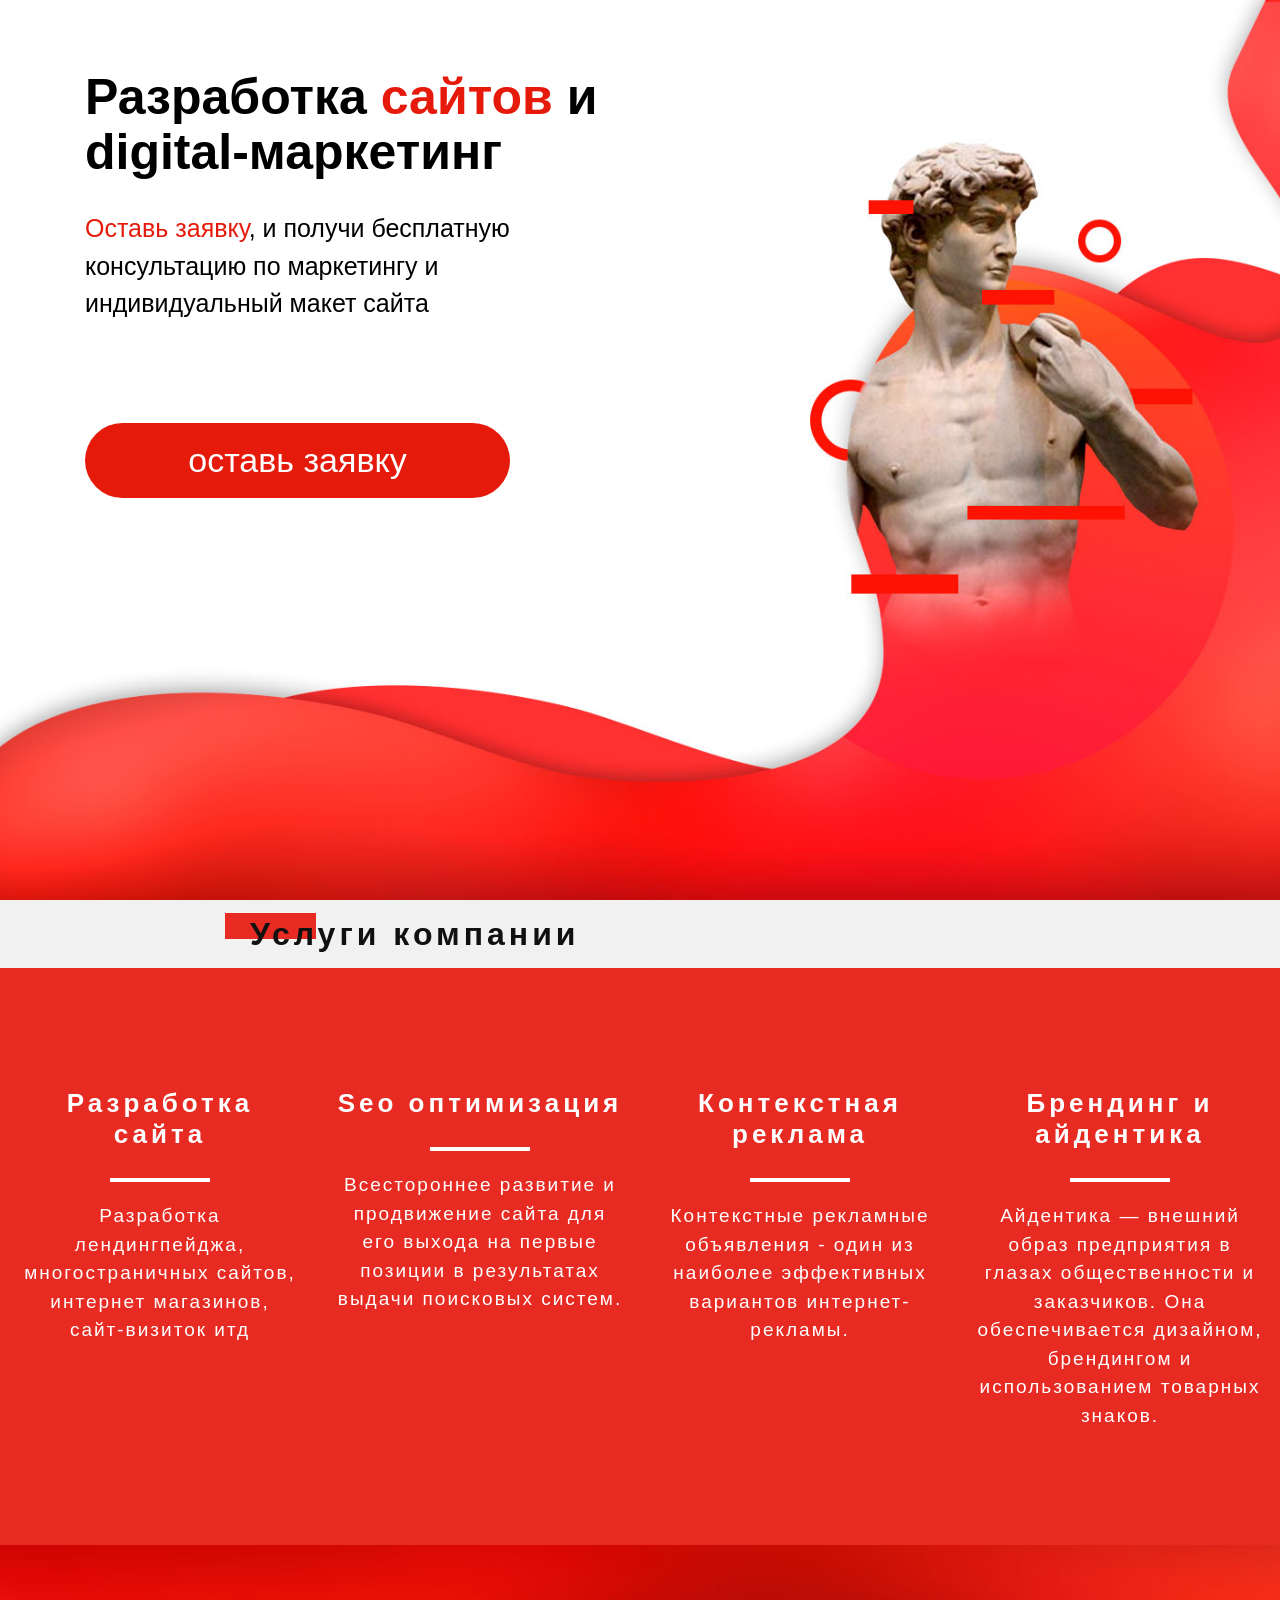
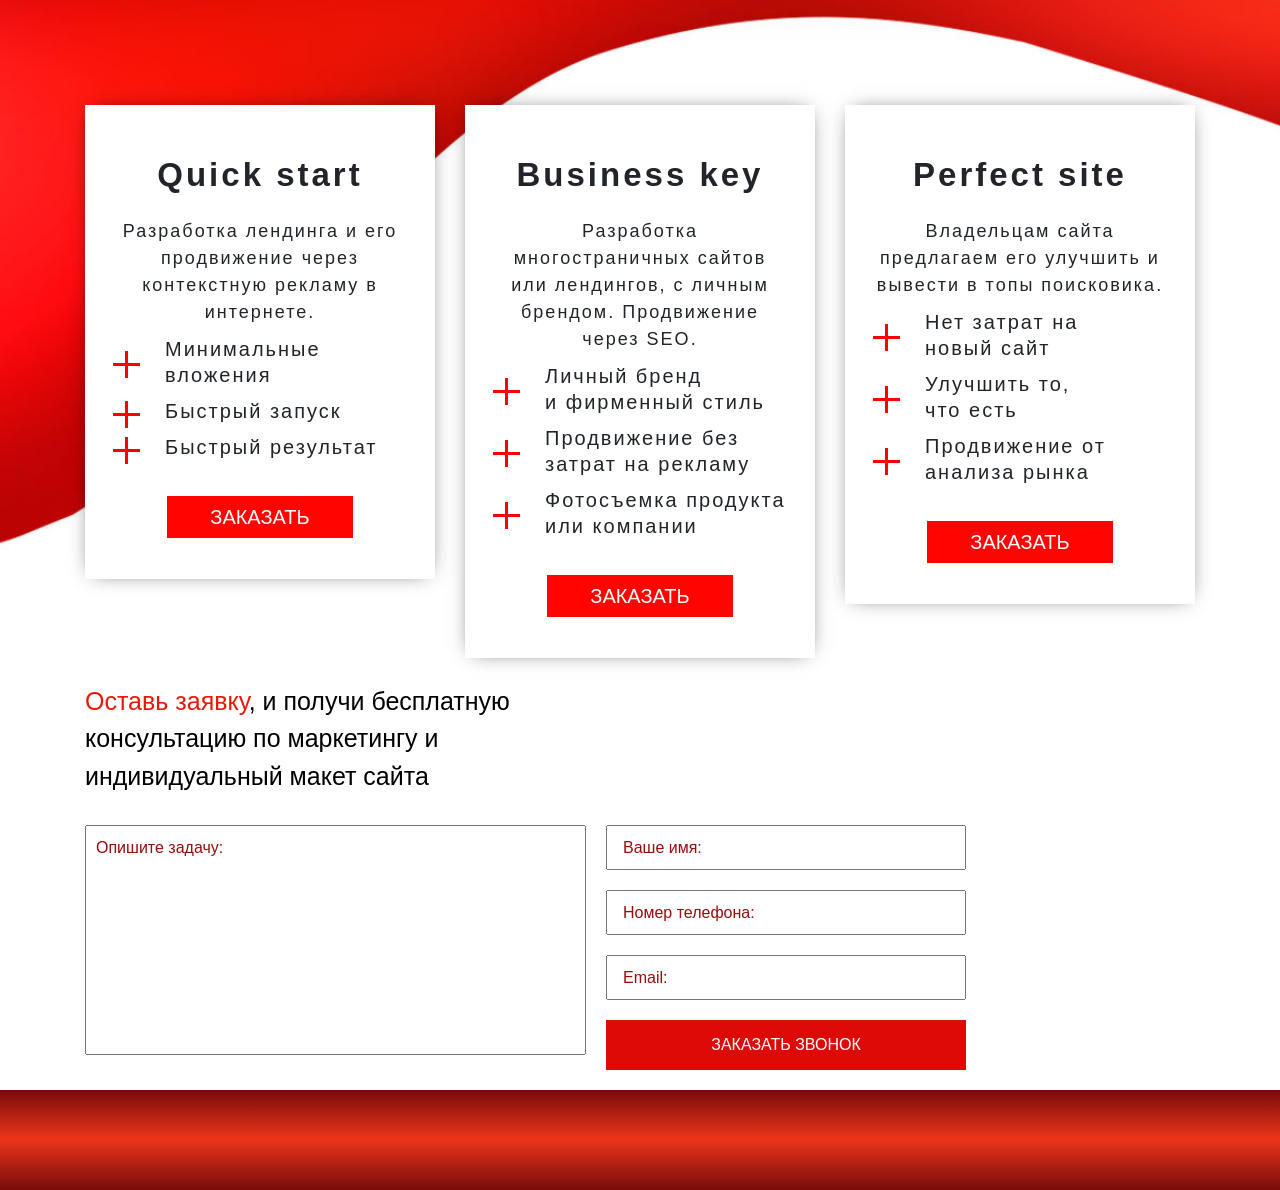
==== slavas/index.html @ 25c52fcc "Slava-site-pre-alfa" ====
<!DOCTYPE html>
<html>

<head>
    <meta charset="utf-8">
    <meta name="viewport" content="width=device-width, initial-scale=1.0">
    <title>slava's site</title>
    <link rel="stylesheet" href="assets/bootstrap/css/bootstrap.min.css">
    <link rel="stylesheet" href="assets/css/styles.css">
</head>

<body>
    <header>
        <div class="container">
            <div class="row">
                <div class="col-12 col-md-6 col-xl-7">
                    <div class="mob-text-center">
                        <span class="leavefeedback">Разработка <span class="red">сайтов</span> и digital-маркетинг</span>
                        <div class="text">
                            <span class="red">Оставь заявку</span>, и получи бесплатную консультацию по маркетингу и индивидуальный макет сайта
                        </div>
                        <div class="button">
                            <span>оставь заявку</span>
                        </div>
                    </div>
                </div>
                <div class="col-12 col-md-6 col-xl-5 nopadding mobform">
                </div>
            </div>
        </div>
    </header>
    <section class="service-head">
        <div class="container">
            <div class="col-12">
                <div class="head"><div class="rectangle"></div><div class="text">Услуги компании</div></div>
            </div>
        </div>
    </section>
    <section class="services">
        <div class="wrapper"> 
            <div class="peace col-xl-3">
                <h3 class="head">Разработка сайта</h3>
                <div class="line"></div>
                <div class="text">Разработка лендингпейджа,<br> многостраничных сайтов,<br> интернет магазинов,<br> сайт-визиток итд</div>
            </div>
            <div class="peace col-xl-3">
                <h3 class="head">Seo оптимизация</h3>
                <div class="line"></div>
                <div class="text">Всестороннее развитие и продвижение сайта для его выхода на первые позиции в результатах выдачи поисковых систем. </div>
            </div>
            <div class="peace col-xl-3">
                <h3 class="head">Контекстная реклама</h3>
                <div class="line"></div>
                <div class="text">Контекстные рекламные объявления - один из наиболее эффективных вариантов интернет-рекламы. </div>
            </div>
            <div class="peace col-xl-3">
                <h3 class="head">Брендинг и айдентика</h3>
                <div class="line"></div>
                <div class="text">Айдентика — внешний образ предприятия в глазах общественности и заказчиков. Она обеспечивается дизайном, брендингом и использованием товарных знаков.</div>
            </div>
        </div>
    </section>
    <section class="packages">
        <div class="container">
            <div class="row">
                <div class="col-xl-4">
                    <div class="wrapper">
                        <div class="head">Quick start</div>
                        <div class="text">Разработка лендинга и его продвижение через контекстную рекламу в интернете.</div>
                        <div class="property">
                            <img src="assets/img/plus.png" alt="">
                            <div class="te">
                                Минимальные<br>вложения
                            </div>
                        </div>
                        <div class="property">
                            <img src="assets/img/plus.png" alt="" style="margin-top: 3px;">
                            <div class="te">
                                Быстрый запуск
                            </div>
                        </div>
                        <div class="property">
                            <img src="assets/img/plus.png" alt="" style="margin-top: 3px;">
                            <div class="te">
                                Быстрый результат
                            </div>
                        </div>
                        <div class="button">Заказать</div>
                    </div>
                </div>
                <div class="col-xl-4">
                    <div class="wrapper">
                        <div class="head">Business key</div>
                        <div class="text">Разработка многостраничных сайтов или лендингов, c личным брендом. Продвижение через SEO.</div>
                        <div class="property">
                            <img src="assets/img/plus.png" alt="">
                            <div class="te">
                                    Личный бренд<br>и фирменный стиль
                            </div>
                        </div>
                        <div class="property">
                            <img src="assets/img/plus.png" alt="">
                            <div class="te">
                                    Продвижение без<br>затрат на рекламу
                            </div>
                        </div>
                        <div class="property">
                            <img src="assets/img/plus.png" alt="">
                            <div class="te">
                                    Фотосъемка продукта<br>или компании
                            </div>
                        </div>
                        <div class="button">Заказать</div>
                    </div>
                </div>
                <div class="col-xl-4">
                    <div class="wrapper">
                        <div class="head">Perfect site</div>
                        <div class="text">Владельцам сайта предлагаем его улучшить и вывести в топы поисковика.</div>
                        <div class="property">
                            <img src="assets/img/plus.png" alt="">
                            <div class="te">
                                Нет затрат на<br>новый сайт
                            </div>
                        </div>
                        <div class="property">
                            <img src="assets/img/plus.png" alt="">
                            <div class="te">
                                Улучшить то,<br>что есть
                            </div>
                        </div>
                        <div class="property">
                            <img src="assets/img/plus.png" alt="">
                            <div class="te">
                                Продвижение от<br>анализа рынка
                            </div>
                        </div>
                        <div class="button">Заказать</div>
                    </div>
                </div>
            </div>
        </div>
    </section>
    <section class="feedback">
        <div class="container">
            <div class="row">
                <div class="col-xl-12">
                    <div class="wrapper">
                        <div class="text">
                            <span class="red">Оставь заявку</span>, и получи бесплатную<br>консультацию по маркетингу и <br>индивидуальный макет сайта
                        </div>
                        <div class="formwrapper">
                            <form action="javascript:" class="feedbackform">
                                <textarea name="" id="" cols="50" rows="9" placeholder="Опишите задачу:"></textarea> 
                                <div class="contact-inform">
                                        <input class="text" type="text" required="" placeholder="Ваше имя:" style="margin-top: 0px;">   
                                        <input class="text Number" type="text" required="" placeholder="Номер телефона:">
                                        <input class="text" type="text" required="" placeholder="Email:">
                                        <button type="submit">Заказать звонок</button>
                                </div>
                            </form>
                        </div>
                    </div>    
                </div>
            </div>
        </div>
    </section>  
    <footer>
        
    </footer>  
    <script src="assets/js/jquery.min.js"></script>
    <script src="assets/bootstrap/js/bootstrap.min.js"></script>
</body>

</html>
---- slavas/assets/css/styles.css ----
header {
    background-image:url("../../assets/img/header-background.jpg");
    background-position:center;
    background-size:cover;
    font-family:Arial;
    position:relative;
    padding-top:70px;
    height: 100vh;
  }
  
  header h1 {
    text-align:center;
    color:white;
    font-size:36px;
    line-height:1.1;
    margin-bottom:90px;
    font-weight: 900;
  }
  
  header .leavefeedback {
    color:black;
    font-size:50px;
    font-weight:900;
    line-height: 1.1;
  }
  header  .red{
    color:#e51a0b;
  }
  header .text {
    color:black;
    font-size:25px;
    padding-right: 80px;
    margin-top: 30px;
  }
  
  /*header .button:hover {
    -webkit-box-shadow:0px 0px 25px 0px rgba(56,166,234,1);
    -moz-box-shadow:0px 0px 25px 0px rgba(56,166,234,1);
    box-shadow:0px 0px 25px 0px rgba(56,166,234,1);
  }*/
  
  header .button {
    width:425px;
    background-color:#e51a0b;
    border-radius:40px;
    color:white;
    text-align:center;
    font-size:34px;
    padding:12px 0px;
    margin-top:100px;
    cursor:pointer;
  }
.service-head{
  font-family:Arial;
  font-weight: bold;
  background-color: #f1f1f1;
  color: #101010;
  font-size: 32px;
  letter-spacing: 4px;
}
  .service-head .head{
    margin-left: 125px;
    position: sticky;
    padding: 10px 0px;
  }
  .service-head .rectangle{
    background-color: #e72b23;
    width: 91px; 
    height: 26px;
    position: absolute;
    top: 13px;
    left: 0px;
    z-index: -9999;
  }
  .service-head .text{
    position: relative;
    left: 25px;
  }
.services{
}
  .services .wrapper{
    display: -webkit-box;
    display: -ms-flexbox;
    display: flex;
    -ms-flex-wrap: wrap;
    flex-wrap: wrap;
    width: 100%;
    max-width: 1920px;
  }
  .services .peace{
    background-color: #e72b23;
    padding-top: 120px;
    padding-bottom: 115px;
    color: white;
    text-align: center;
  }
  .services .peace:hover{
    background-color: #fafafa;
    color: black;
  }
  .services .peace:hover .line{
    background-color: #e72b23;
  }
  .services .head{
    font-family: Arial, Helvetica, sans-serif;
    font-weight: 900;
    font-size: 26px;
    letter-spacing: 4px;
  }
  .services .line{
    width: 100px;
    height: 4px;
    background-color: white;
    margin: 0px auto;
    margin-top: 28px;
  }
  .services .text{
    font-family: Arial, Helvetica, sans-serif;
    font-size: 19px;
    margin-top: 20px;
    letter-spacing: 2px;
  }
.packages{
  background-image: url("../../assets/img/packs-background.jpg");
  background-position: center;
  background-size: cover;
  padding-bottom: 25px;
}
  .packages .wrapper{
    text-align: center;
    background-color: white;
    padding: 45px 28px;
    -webkit-box-shadow: 0px 0px 20px -8px rgba(0,0,0,0.75);
    -moz-box-shadow: 0px 0px 20px -8px rgba(0,0,0,0.75);
    box-shadow: 0px 0px 20px -8px rgba(0,0,0,0.75);
    padding-bottom: 5px;
    margin-top: 160px;
  }
  .packages .head{
    font-size: 33px;
    letter-spacing: 3px;
    font-weight: bold;
  }
  .packages .text{
    font-size: 18px;
    font-family: arial;
    margin-top: 18px;
    text-align: center;
    letter-spacing: 2px;
  }
  .packages .property{
    margin-top: 10px;
    text-align: left;
    letter-spacing: 2px;
  }
  .packages .property img{
    float: left;
    margin-top: 15px;
  }
  .packages .property .te{
    display: flex;
    padding-left: 25px;
    font-size: 20px;
    line-height: 1.3;
  }
  .packages .button{
    width: 186px;
    margin: 36px auto;
    background-color: #ff0400;
    text-align: center;
    text-transform: uppercase;
    font-family: Arial, Helvetica, sans-serif;
    color: white;
    font-size: 20px;
    padding: 6px 0px;
  }
.feedback{
  padding-bottom: 20px;
}
  .feedback .text{
    font-size: 25px;
    color: black;
    font-family: Arial, Helvetica, sans-serif;
  }
  .feedback .red{
    color: #e51a0b;
  }
  .feedback form .text{
    margin-top: 20px;
    height: 45px;
    width: 360px;
    font-size: 16px;
    padding-left: 15px;
  }
  .feedback form .text::placeholder{
    color: #970c0c;
    opacity: 1;
  }
  .feedback textarea::placeholder{
    color: #970c0c;
    opacity: 1;
  }
  .feedback textarea{
    float: left;
    resize: none;
    padding-left: 10px;
    padding-top: 10px;
  }
  .feedback .contact-inform{
    width: 300px;
    float: left;
    margin-left: 20px;
  }
  .feedback .formwrapper{
    margin-top: 30px;
  }
  .feedback button{
    text-align: center;
    background-color: #de0a07;  
    color: white;
    text-transform: uppercase;
    border: initial;
    width: 360px;
    height: 50px;
    margin-top: 20px;
  }
footer{
  height: 100px;
  width: 100%;
  background: rgba(121,11,11,1);
  background: -moz-linear-gradient(top, rgba(121,11,11,1) 0%, rgba(235,53,25,1) 49%, rgba(121,11,11,1) 100%);
  background: -webkit-gradient(left top, left bottom, color-stop(0%, rgba(121,11,11,1)), color-stop(49%, rgba(235,53,25,1)), color-stop(100%, rgba(121,11,11,1)));
  background: -webkit-linear-gradient(top, rgba(121,11,11,1) 0%, rgba(235,53,25,1) 49%, rgba(121,11,11,1) 100%);
  background: -o-linear-gradient(top, rgba(121,11,11,1) 0%, rgba(235,53,25,1) 49%, rgba(121,11,11,1) 100%);
  background: -ms-linear-gradient(top, rgba(121,11,11,1) 0%, rgba(235,53,25,1) 49%, rgba(121,11,11,1) 100%);
  background: linear-gradient(to bottom, rgba(121,11,11,1) 0%, rgba(235,53,25,1) 49%, rgba(121,11,11,1) 100%);
  filter: progid:DXImageTransform.Microsoft.gradient( startColorstr='#790b0b', endColorstr='#790b0b', GradientType=0 );
}
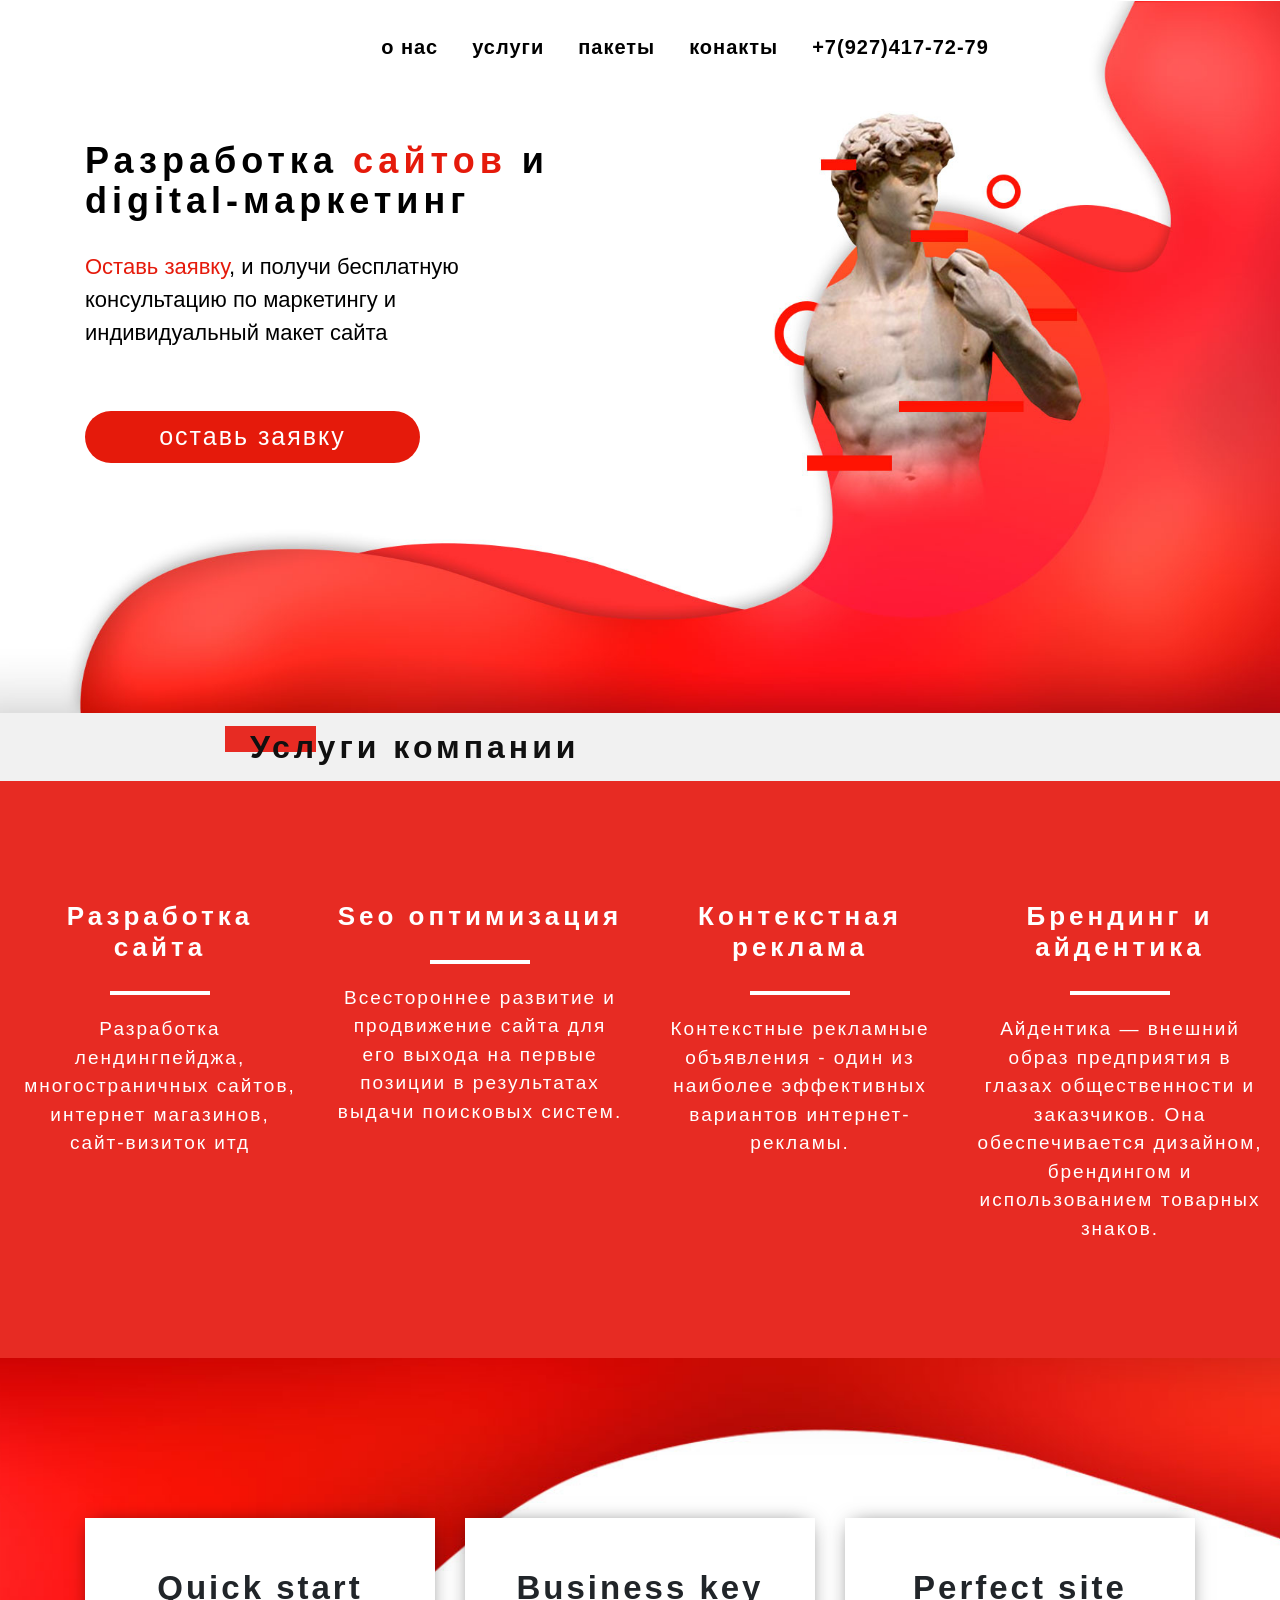
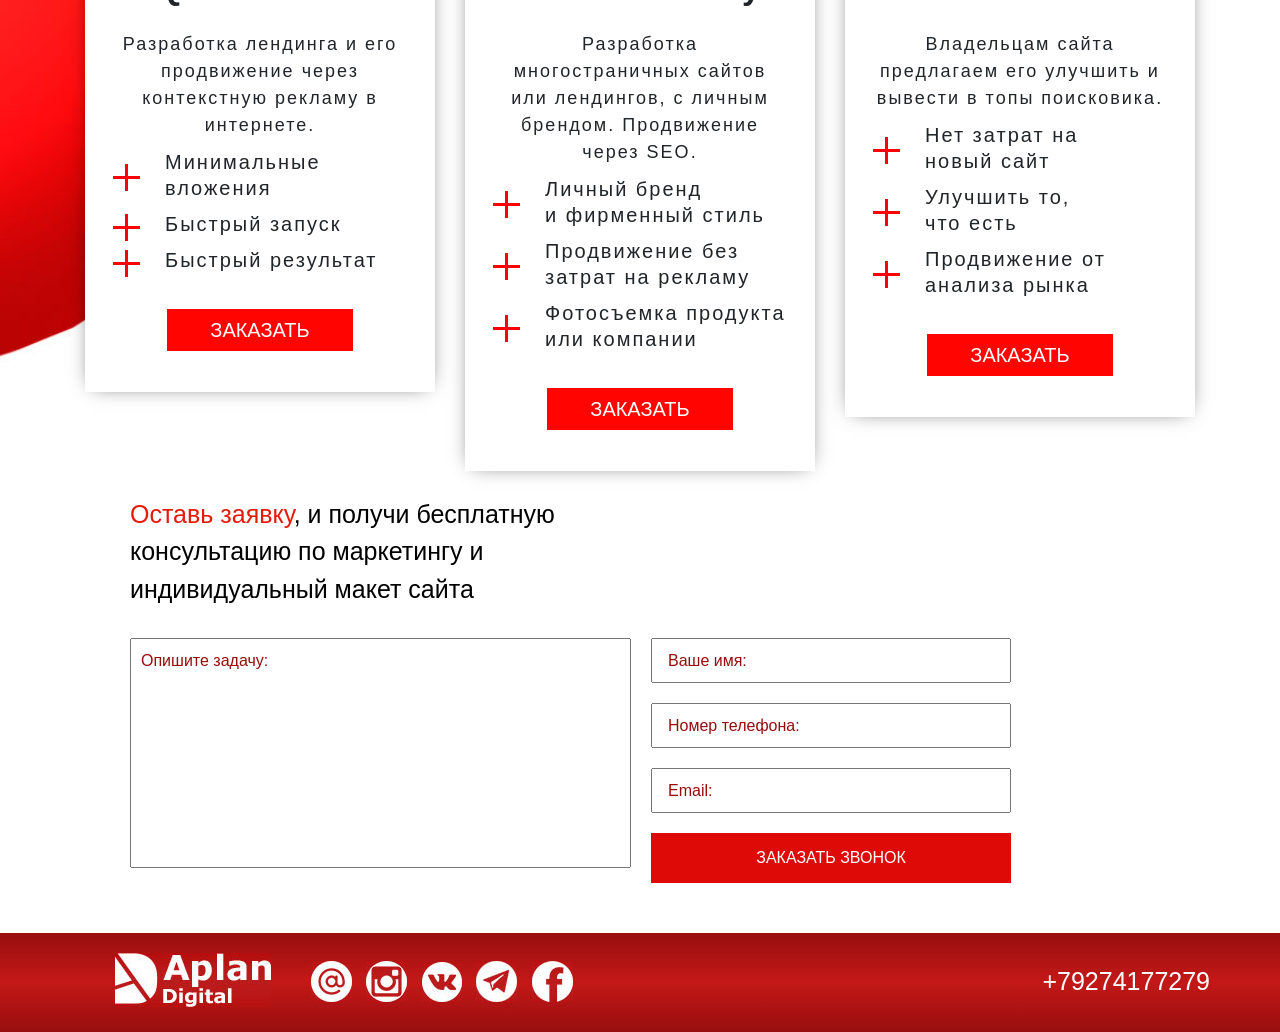
==== commit d9ebb930: "some commit" ====
--- a/slavas/index.html
+++ b/slavas/index.html
@@ -7,17 +7,56 @@
     <title>slava's site</title>
     <link rel="stylesheet" href="assets/bootstrap/css/bootstrap.min.css">
     <link rel="stylesheet" href="assets/css/styles.css">
+    <link rel="stylesheet" href="assets/css/Menu.css">
 </head>
 
 <body>
+    <div class="menu">
+        <div class="container">
+            <div class="col-12 col-xs-12 col-sm-12 col-lg-12 mobile" style="padding-left:0px; padding-right: 0px;">
+                <div class="toggle-button">
+                    <div class="t1"></div>
+                    <div class="t2"></div>
+                    <div class="t4"></div>
+                </div>
+                <div class="logo float-right mobilelogo">
+                    <a href="/"><span>Альт<span class="letter">C</span>трой</span></a>
+                </div>
+            </div>
+            <div class="col">
+                <div class="logo complogo">
+                    <a href="/"><span>Альт<span class="letter">C</span>трой</span></a>
+                </div>
+            </div>
+            <div class="mobmenu">
+                <ul class="nav nav-tabs justify-content-center menunav" style="float:right;">
+                    <li class="nav-item">
+                        <a class="nav-link" data=".about">о нас</a>
+                    </li>
+                    <li class="nav-item">
+                        <a class="nav-link" data=".advants">услуги</a>
+                    </li>
+                    <li class="nav-item">
+                        <a class="nav-link" data=".prices">пакеты</a>
+                    </li>
+                    <li class="nav-item">
+                        <a class="nav-link" data=".ourworks">конакты</a>
+                    </li>
+                    <li class="nav-item">
+                        <a class="nav-link" href="tel:+79274177279" data="#contact">+7(927)417-72-79</a>
+                    </li>
+                </ul>
+            </div>
+        </div>
+    </div>  
     <header>
         <div class="container">
             <div class="row">
                 <div class="col-12 col-md-6 col-xl-7">
                     <div class="mob-text-center">
-                        <span class="leavefeedback">Разработка <span class="red">сайтов</span> и digital-маркетинг</span>
+                        <span class="leavefeedback">Разработка <span class="red">сайтов</span> и<br> digital-маркетинг</span>
                         <div class="text">
-                            <span class="red">Оставь заявку</span>, и получи бесплатную консультацию по маркетингу и индивидуальный макет сайта
+                            <span class="red">Оставь заявку</span>, и получи бесплатную<br>консультацию по маркетингу и <br>индивидуальный макет сайта
                         </div>
                         <div class="button">
                             <span>оставь заявку</span>
@@ -166,7 +205,23 @@
         </div>
     </section>  
     <footer>
-        
+        <div class="container">
+            <div class="row">
+                <div class="wrapper">
+                    <a href="/"><img class="logo" src="assets/img/logo.jpg" alt=""></a>
+                    <div class="social">
+                        <a href=""><img class="soc-img" src="assets/img/social/mail.jpg" alt=""></a>
+                        <a href=""><img class="soc-img" src="assets/img/social/inst.jpg" alt=""></a>
+                        <a href=""><img class="soc-img" src="assets/img/social/vk.jpg" alt=""></a>
+                        <a href=""><img class="soc-img" src="assets/img/social/telegram.jpg" alt=""></a>
+                        <a href=""><img class="soc-img" src="assets/img/social/facebook.jpg" alt=""></a>        
+                    </div>
+                    <div class="number">
+                        <a href="tel:+79274177279">+79274177279</a>
+                    </div>
+                </div>
+            </div>
+        </div>
     </footer>  
     <script src="assets/js/jquery.min.js"></script>
     <script src="assets/bootstrap/js/bootstrap.min.js"></script>
--- a/slavas/assets/css/styles.css
+++ b/slavas/assets/css/styles.css
@@ -5,7 +5,6 @@
     font-family:Arial;
     position:relative;
     padding-top:70px;
-    height: 100vh;
   }
   
   header h1 {
@@ -19,20 +18,25 @@
   
   header .leavefeedback {
     color:black;
-    font-size:50px;
+    font-size: 36px;
     font-weight:900;
     line-height: 1.1;
+    letter-spacing: 5px;
   }
   header  .red{
     color:#e51a0b;
   }
   header .text {
     color:black;
-    font-size:25px;
+    font-size: 22px;
     padding-right: 80px;
     margin-top: 30px;
   }
   
+  header .mob-text-center{
+    margin-top: 70px;
+    margin-bottom: 250px;
+  }
   /*header .button:hover {
     -webkit-box-shadow:0px 0px 25px 0px rgba(56,166,234,1);
     -moz-box-shadow:0px 0px 25px 0px rgba(56,166,234,1);
@@ -40,15 +44,16 @@
   }*/
   
   header .button {
-    width:425px;
-    background-color:#e51a0b;
-    border-radius:40px;
-    color:white;
-    text-align:center;
-    font-size:34px;
-    padding:12px 0px;
-    margin-top:100px;
-    cursor:pointer;
+    width: 335px;
+    background-color: #e51a0b;
+    border-radius: 40px;
+    color: white;
+    text-align: center;
+    font-size: 25px;
+    padding: 7px 0px;
+    margin-top: 62px;
+    cursor: pointer;
+    letter-spacing: 2px;
   }
 .service-head{
   font-family:Arial;
@@ -175,8 +180,12 @@
     padding: 6px 0px;
   }
 .feedback{
-  padding-bottom: 20px;
-}
+  padding-bottom: 50px;
+}
+  .feedback .wrapper{
+    display: table;
+    margin-left: 45px;
+  }
   .feedback .text{
     font-size: 25px;
     color: black;
@@ -225,14 +234,40 @@
     margin-top: 20px;
   }
 footer{
-  height: 100px;
   width: 100%;
-  background: rgba(121,11,11,1);
-  background: -moz-linear-gradient(top, rgba(121,11,11,1) 0%, rgba(235,53,25,1) 49%, rgba(121,11,11,1) 100%);
-  background: -webkit-gradient(left top, left bottom, color-stop(0%, rgba(121,11,11,1)), color-stop(49%, rgba(235,53,25,1)), color-stop(100%, rgba(121,11,11,1)));
-  background: -webkit-linear-gradient(top, rgba(121,11,11,1) 0%, rgba(235,53,25,1) 49%, rgba(121,11,11,1) 100%);
-  background: -o-linear-gradient(top, rgba(121,11,11,1) 0%, rgba(235,53,25,1) 49%, rgba(121,11,11,1) 100%);
-  background: -ms-linear-gradient(top, rgba(121,11,11,1) 0%, rgba(235,53,25,1) 49%, rgba(121,11,11,1) 100%);
-  background: linear-gradient(to bottom, rgba(121,11,11,1) 0%, rgba(235,53,25,1) 49%, rgba(121,11,11,1) 100%);
-  filter: progid:DXImageTransform.Microsoft.gradient( startColorstr='#790b0b', endColorstr='#790b0b', GradientType=0 );
-}+  background: rgba(152,14,14,1);
+  background: -moz-linear-gradient(top, rgba(152,14,14,1) 0%, rgba(196,24,24,1) 49%, rgba(152,14,14,1) 100%);
+  background: -webkit-gradient(left top, left bottom, color-stop(0%, rgba(152,14,14,1)), color-stop(49%, rgba(196,24,24,1)), color-stop(100%, rgba(152,14,14,1)));
+  background: -webkit-linear-gradient(top, rgba(152,14,14,1) 0%, rgba(196,24,24,1) 49%, rgba(152,14,14,1) 100%);
+  background: -o-linear-gradient(top, rgba(152,14,14,1) 0%, rgba(196,24,24,1) 49%, rgba(152,14,14,1) 100%);
+  background: -ms-linear-gradient(top, rgba(152,14,14,1) 0%, rgba(196,24,24,1) 49%, rgba(152,14,14,1) 100%);
+  background: linear-gradient(to bottom, rgba(152,14,14,1) 0%, rgba(196,24,24,1) 49%, rgba(152,14,14,1) 100%);
+  filter: progid:DXImageTransform.Microsoft.gradient( startColorstr='#980e0e', endColorstr='#980e0e', GradientType=0 );
+  padding-top: 20px;
+  padding-bottom: 25px;
+}
+  footer .wrapper{
+    margin-left: 45px;
+    width: 100%;
+  }
+  footer .logo{
+    float: left;
+  }
+  footer .social{
+    float: left;
+    margin-left: 30px;
+    margin-top: 8px;
+  }
+  footer .number{
+    float: right;
+    margin-top: 10px;
+  }
+  footer .number a{
+    font-size: 25px;
+    color: white;
+    font-family: Arial, Helvetica, sans-serif;
+    text-decoration: none;
+  }
+  footer .soc-img{
+    margin-left: 10px;
+  }
--- a/slavas/assets/css/Menu.css
+++ b/slavas/assets/css/Menu.css
@@ -0,0 +1,123 @@
+.menu .logo a:hover{
+  color: white !important;
+  text-decoration: none;
+}
+.menu .logo a{
+  float:left;
+  margin-top:14px;
+}
+.menu {
+  width:100%;
+  z-index:999;
+  color:white !important;
+}
+.t1 {
+  height:3px;
+  width:21px;
+  background-color:#21bcef;
+  margin-top:14px;
+  margin-right:auto;
+}
+.t2 {
+  height:3px;
+  width:30px;
+  background-color:#21bcef;
+  margin-top:5px;
+  margin-left:auto;
+  margin-right:auto;
+  margin-left:auto;
+  margin-right:auto;
+}
+.t4 {
+  height:3px;
+  width:30px;
+  background-color:#21bcef;
+  margin-top:5px;
+  margin-left:auto;
+  margin-right:auto;
+}
+.menu a {
+  color:black !important;
+  font-weight: bold;
+  letter-spacing: 1px;
+}
+.menu a:hover {
+  border: initial !important;
+  color: #21bcef !important;
+}
+.mobile {
+  display:none;
+}
+.nav-tabs {
+  border:initial;
+  position:absolute;
+  z-index:9999;
+  right: 0;
+  left: 90px;
+}
+.nav-item {
+  padding:22px 0px;
+  font-size:20px;
+  text-align:center;
+}
+.nav-item {
+  cursor:pointer;
+}
+.menu .textmenu {
+  margin-top:14px !important;
+  font-size:20px;
+}
+.toggle-button {
+  float:left;
+  margin-top:7px;
+  margin-right:8px;
+}
+@media (min-width: 992px ) and (max-width: 1200px){
+  .menu .nav-link{
+    padding: .5rem 6px;
+  }
+}
+@media (max-width: 992px) {
+  .menu .complogo {
+    display:none;
+  }
+  .menu .mobilelogo{
+    margin: 7px 0px;
+    font-size: 30px
+  }
+  .menu .mobile {
+    display:block;
+  }
+  .nav-tabs {
+  }
+  .menu .menunav {
+    float:right;
+  }
+  .menu .menunav {
+    display:none;
+    float:initial !important;
+  }
+  .menu .mobmenu{
+    position: absolute;
+    background-color: #131313;
+    top: 59px;
+    left: 0px;
+    height: 3000px;
+  }  
+  .menu .nav-item {
+    font-size: 23px;
+    text-align: left;
+    padding: 5px 0px;
+    padding-left: 20px;
+    padding-right: 20px;
+  }
+  .menu a {
+    color: white !important;
+    padding-left: 0px;
+    font-family: Arial;
+    font-weight: 900;
+  }
+  .menu .logo a {
+    margin-top: 0px;
+  }
+}
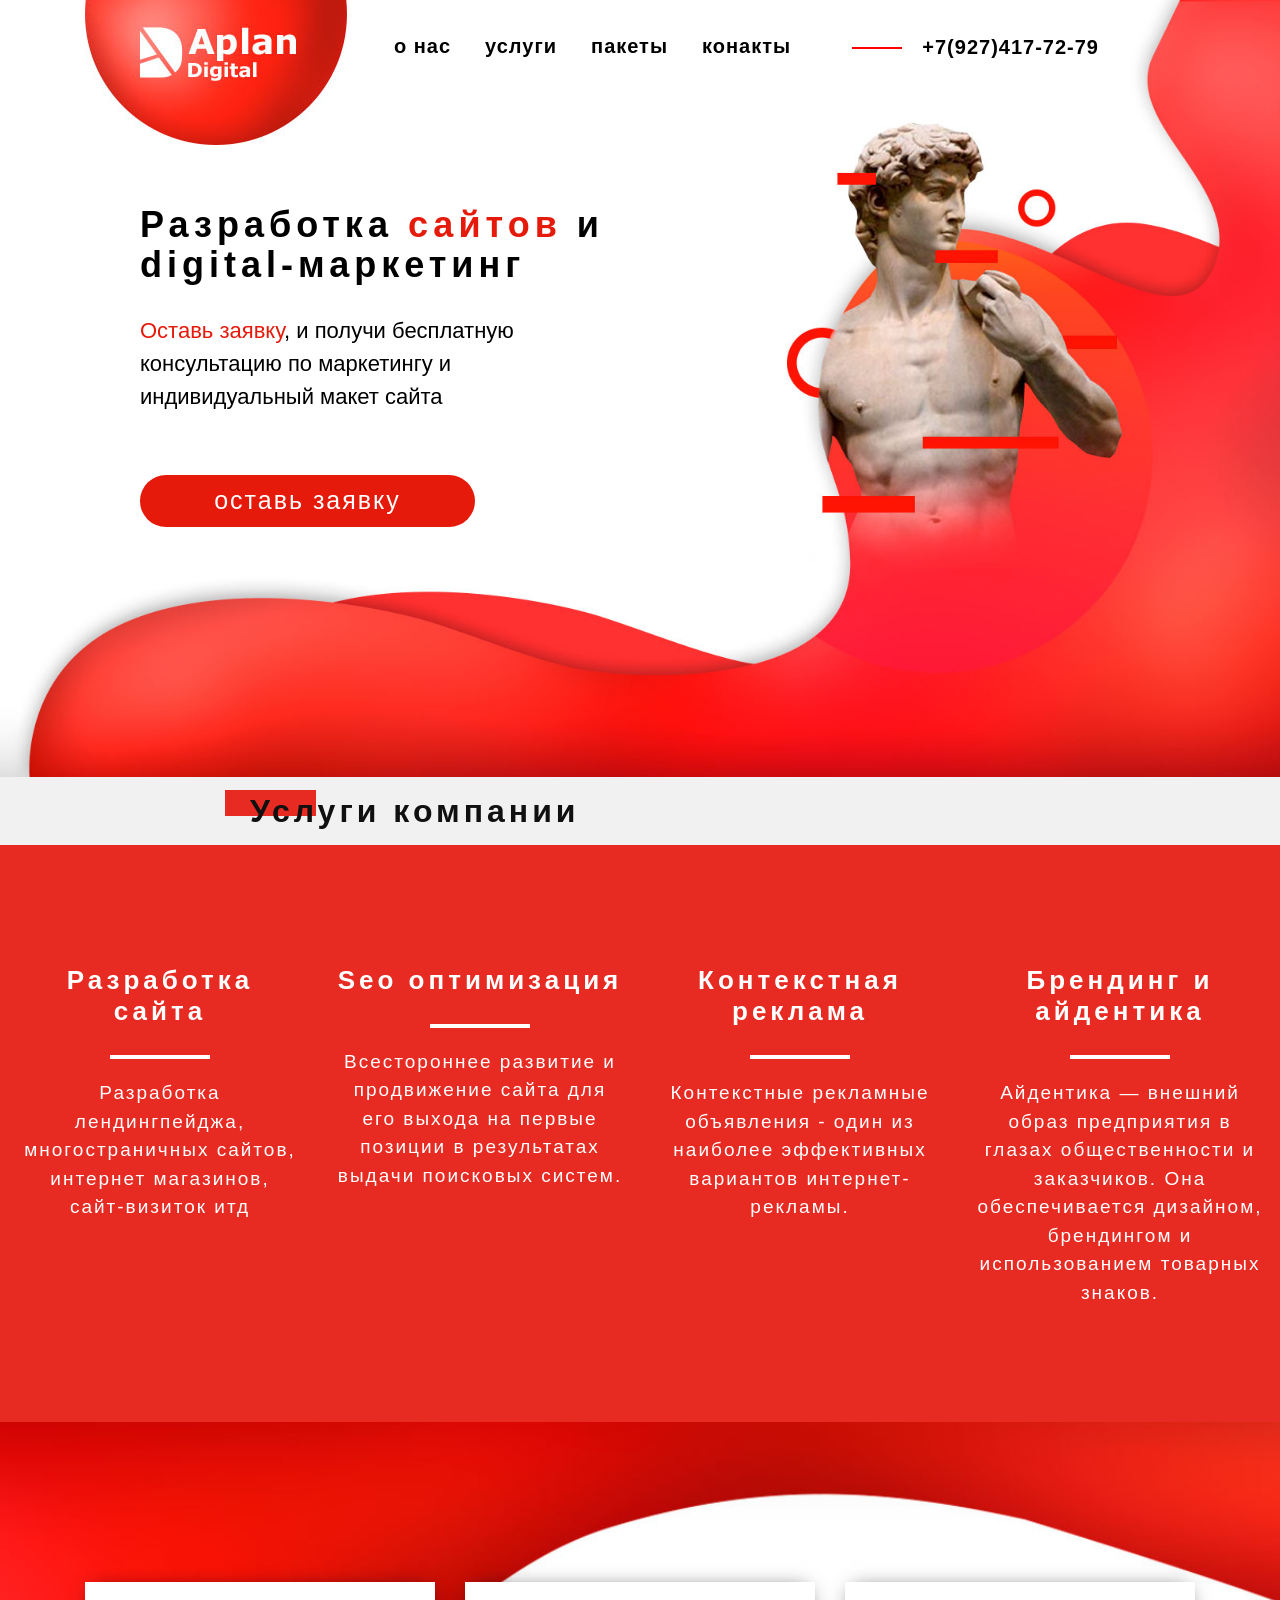
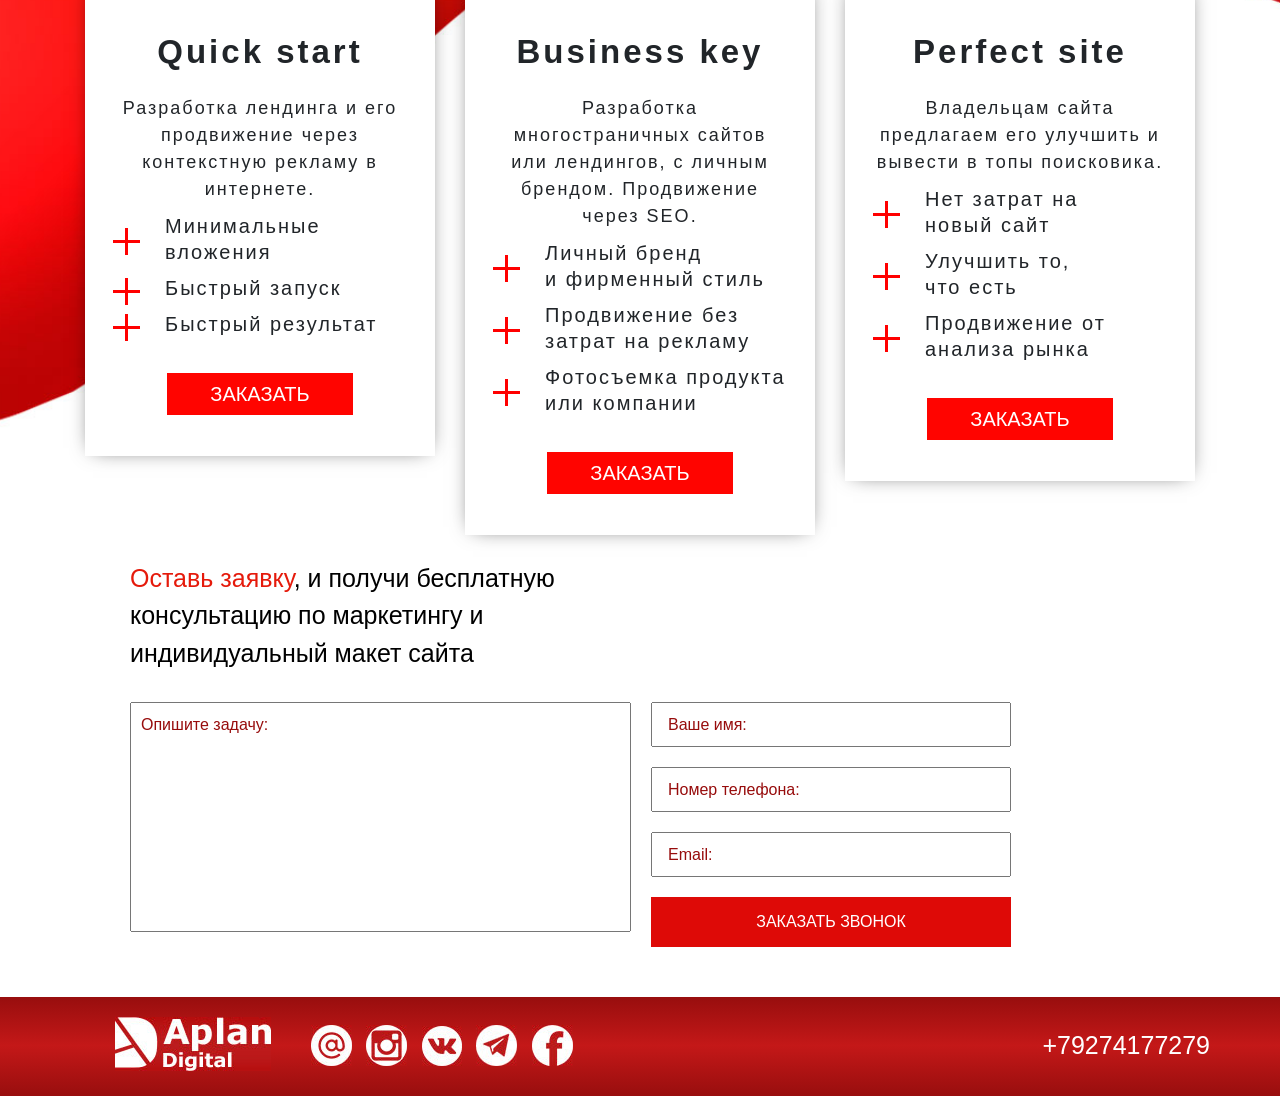
==== commit c819f9f9: "slava mobile alfa" ====
--- a/slavas/index.html
+++ b/slavas/index.html
@@ -23,13 +23,11 @@
                     <a href="/"><span>Альт<span class="letter">C</span>трой</span></a>
                 </div>
             </div>
-            <div class="col">
-                <div class="logo complogo">
-                    <a href="/"><span>Альт<span class="letter">C</span>трой</span></a>
-                </div>
-            </div>
             <div class="mobmenu">
-                <ul class="nav nav-tabs justify-content-center menunav" style="float:right;">
+                <a href="/">
+                    <img src="assets/img/logo-menu.jpg" class="comp-logo" alt="">
+                </a>
+                <ul class="nav nav-tabs justify-content-center menunav" >
                     <li class="nav-item">
                         <a class="nav-link" data=".about">о нас</a>
                     </li>
@@ -42,10 +40,11 @@
                     <li class="nav-item">
                         <a class="nav-link" data=".ourworks">конакты</a>
                     </li>
-                    <li class="nav-item">
-                        <a class="nav-link" href="tel:+79274177279" data="#contact">+7(927)417-72-79</a>
-                    </li>
                 </ul>
+                <a class="nav-link number" href="tel:+79274177279" data="#contact">
+                    <div class="line"></div>
+                    +7(927)417-72-79
+                </a>
             </div>
         </div>
     </div>  
@@ -77,7 +76,7 @@
     </section>
     <section class="services">
         <div class="wrapper"> 
-            <div class="peace col-xl-3">
+            <div class="peace gray col-xl-3">
                 <h3 class="head">Разработка сайта</h3>
                 <div class="line"></div>
                 <div class="text">Разработка лендингпейджа,<br> многостраничных сайтов,<br> интернет магазинов,<br> сайт-визиток итд</div>
@@ -87,7 +86,7 @@
                 <div class="line"></div>
                 <div class="text">Всестороннее развитие и продвижение сайта для его выхода на первые позиции в результатах выдачи поисковых систем. </div>
             </div>
-            <div class="peace col-xl-3">
+            <div class="peace gray col-xl-3">
                 <h3 class="head">Контекстная реклама</h3>
                 <div class="line"></div>
                 <div class="text">Контекстные рекламные объявления - один из наиболее эффективных вариантов интернет-рекламы. </div>
@@ -225,6 +224,10 @@
     </footer>  
     <script src="assets/js/jquery.min.js"></script>
     <script src="assets/bootstrap/js/bootstrap.min.js"></script>
+    <script src="assets/js/mask.js"></script>
+    <script src="assets/js/main.js"></script>
+    <script src="assets/js/form.js"></script>
+    <script src="assets/js/menu.js"></script>
 </body>
 
 </html>
--- a/slavas/assets/css/styles.css
+++ b/slavas/assets/css/styles.css
@@ -34,8 +34,9 @@
   }
   
   header .mob-text-center{
-    margin-top: 70px;
+    margin-top: 135px;
     margin-bottom: 250px;
+    margin-left: 55px;
   }
   /*header .button:hover {
     -webkit-box-shadow:0px 0px 25px 0px rgba(56,166,234,1);
@@ -232,6 +233,7 @@
     width: 360px;
     height: 50px;
     margin-top: 20px;
+    cursor: pointer;
   }
 footer{
   width: 100%;
@@ -270,4 +272,84 @@
   }
   footer .soc-img{
     margin-left: 10px;
+  }
+  @media (max-width: 992px) {
+    header {
+      background-position-x: -666px;
+      /*padding-top:0px;*/
+      background-position-y: -53px;
+    }
+    header  .mob-text-center{
+      margin-top: 8px;
+      margin-bottom: 250px;
+      margin-left: 0px;
+    }
+    header .leavefeedback {
+      font-size: 20px;
+    }
+    header .text {
+      font-size: 18px;
+    }
+    header .button {
+      width: 263px;
+      font-size: 19px;
+      margin-left: auto;
+      margin-right: auto;
+    }
+    .service-head {
+      font-size: 20px;
+      margin-top: -53px;
+    }
+    .service-head .head {
+      margin-left: 0px;
+    }
+    .service-head .text {
+      left: 5px;
+    }
+    .service-head .rectangle {
+      width: 50px;
+      height: 14px;
+    }
+    .services .peace {
+      padding-top: 55px;
+      padding-bottom: 65px;
+    }
+    .services .gray{
+      color: black;
+      background-color: #fafafa;
+    }
+    .services .gray .line {
+      background-color: #e72b23;
+    }
+    .packages .wrapper {
+      margin-top: 45px;
+    }
+    .packages .text {
+      font-size: 17px;
+    }
+    .packages .head {
+      font-size: 32px;
+    }
+    .packages .property .te {
+      font-size: 18px;
+    }
+    .feedback .wrapper {
+      margin-left: 0px;
+    }
+    .feedbackform textarea{
+      display: none;
+    }
+    .feedback .contact-inform {
+      width: 100%;
+      text-align: center;
+      margin-left: 0px;
+    }
+    .feedback form .text {
+      width: 260px;
+      margin-left: auto;
+      margin-right: auto;
+    }
+    .feedback button {
+      width: 260px;
+    }
   }
--- a/slavas/assets/css/Menu.css
+++ b/slavas/assets/css/Menu.css
@@ -10,18 +10,33 @@
   width:100%;
   z-index:999;
   color:white !important;
+  display: flex;
+  position: absolute;
+}
+.menu .comp-logo{
+  float: left;
+}
+.menu .number{
+  float: right;
+  margin-top: 24px;
+  margin-right: 80px;
+  font-size: 20px;
+  font-family: "Arial Narrow Bold", "Arial Narrow", "Arial", sans-serif;
+  font-stretch: condensed;
+  font-weight: 700;
 }
 .t1 {
   height:3px;
   width:21px;
-  background-color:#21bcef;
+  background-color:#ff0000;
   margin-top:14px;
   margin-right:auto;
+  margin-left: 10px;
 }
 .t2 {
   height:3px;
   width:30px;
-  background-color:#21bcef;
+  background-color:#ff0000;
   margin-top:5px;
   margin-left:auto;
   margin-right:auto;
@@ -31,7 +46,7 @@
 .t4 {
   height:3px;
   width:30px;
-  background-color:#21bcef;
+  background-color:#ff0000;
   margin-top:5px;
   margin-left:auto;
   margin-right:auto;
@@ -50,10 +65,10 @@
 }
 .nav-tabs {
   border:initial;
-  position:absolute;
-  z-index:9999;
+  position: relative;
   right: 0;
-  left: 90px;
+  left: 30px;
+  float: left;
 }
 .nav-item {
   padding:22px 0px;
@@ -68,9 +83,17 @@
   font-size:20px;
 }
 .toggle-button {
-  float:left;
+  float: right;
   margin-top:7px;
   margin-right:8px;
+}
+.menu .line{
+  width: 50px;
+  height: 2px;
+  background-color: red;
+  float: left;
+  margin-top: 15px;
+  margin-right: 20px;
 }
 @media (min-width: 992px ) and (max-width: 1200px){
   .menu .nav-link{
@@ -78,8 +101,11 @@
   }
 }
 @media (max-width: 992px) {
-  .menu .complogo {
+  .menu .comp-logo {
     display:none;
+  }
+  .menu .number{
+    display: none;
   }
   .menu .mobilelogo{
     margin: 7px 0px;
@@ -97,13 +123,13 @@
     display:none;
     float:initial !important;
   }
-  .menu .mobmenu{
+  /*.menu .mobmenu{
     position: absolute;
     background-color: #131313;
     top: 59px;
     left: 0px;
     height: 3000px;
-  }  
+  }  */
   .menu .nav-item {
     font-size: 23px;
     text-align: left;
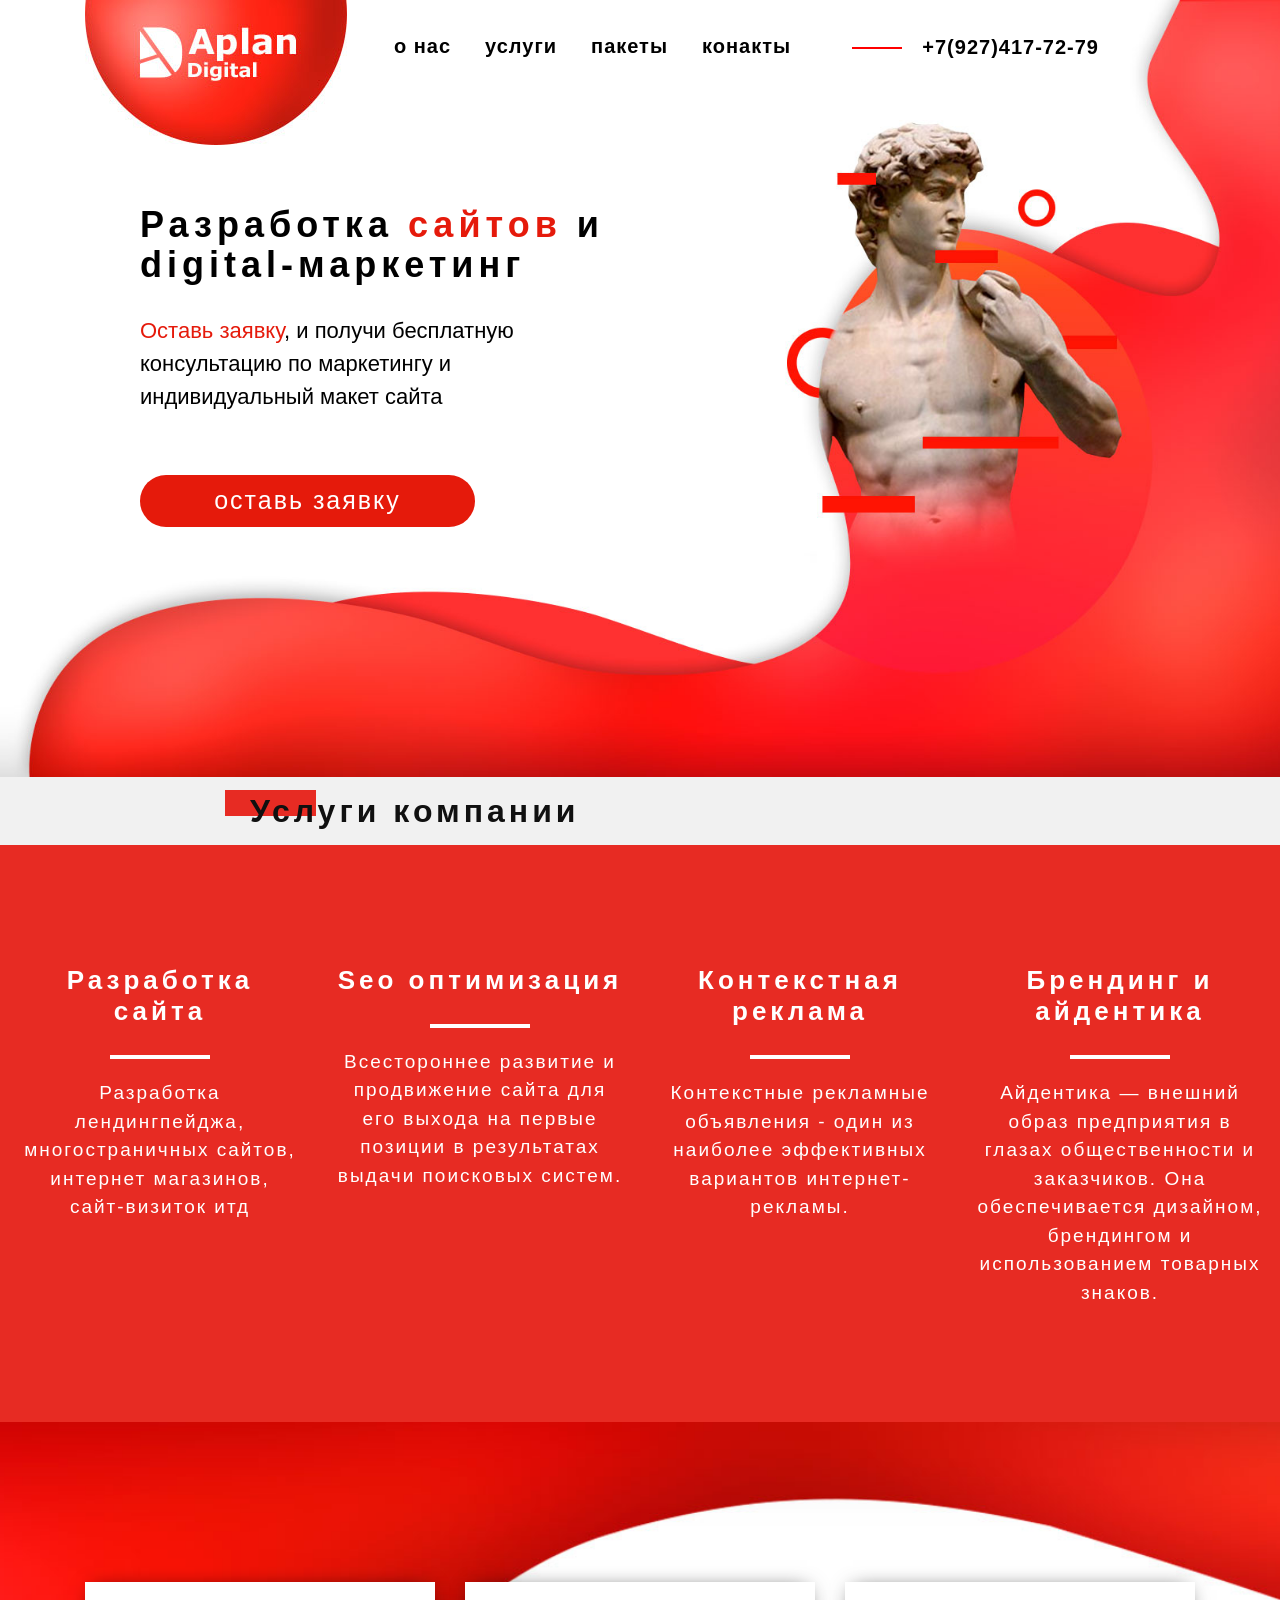
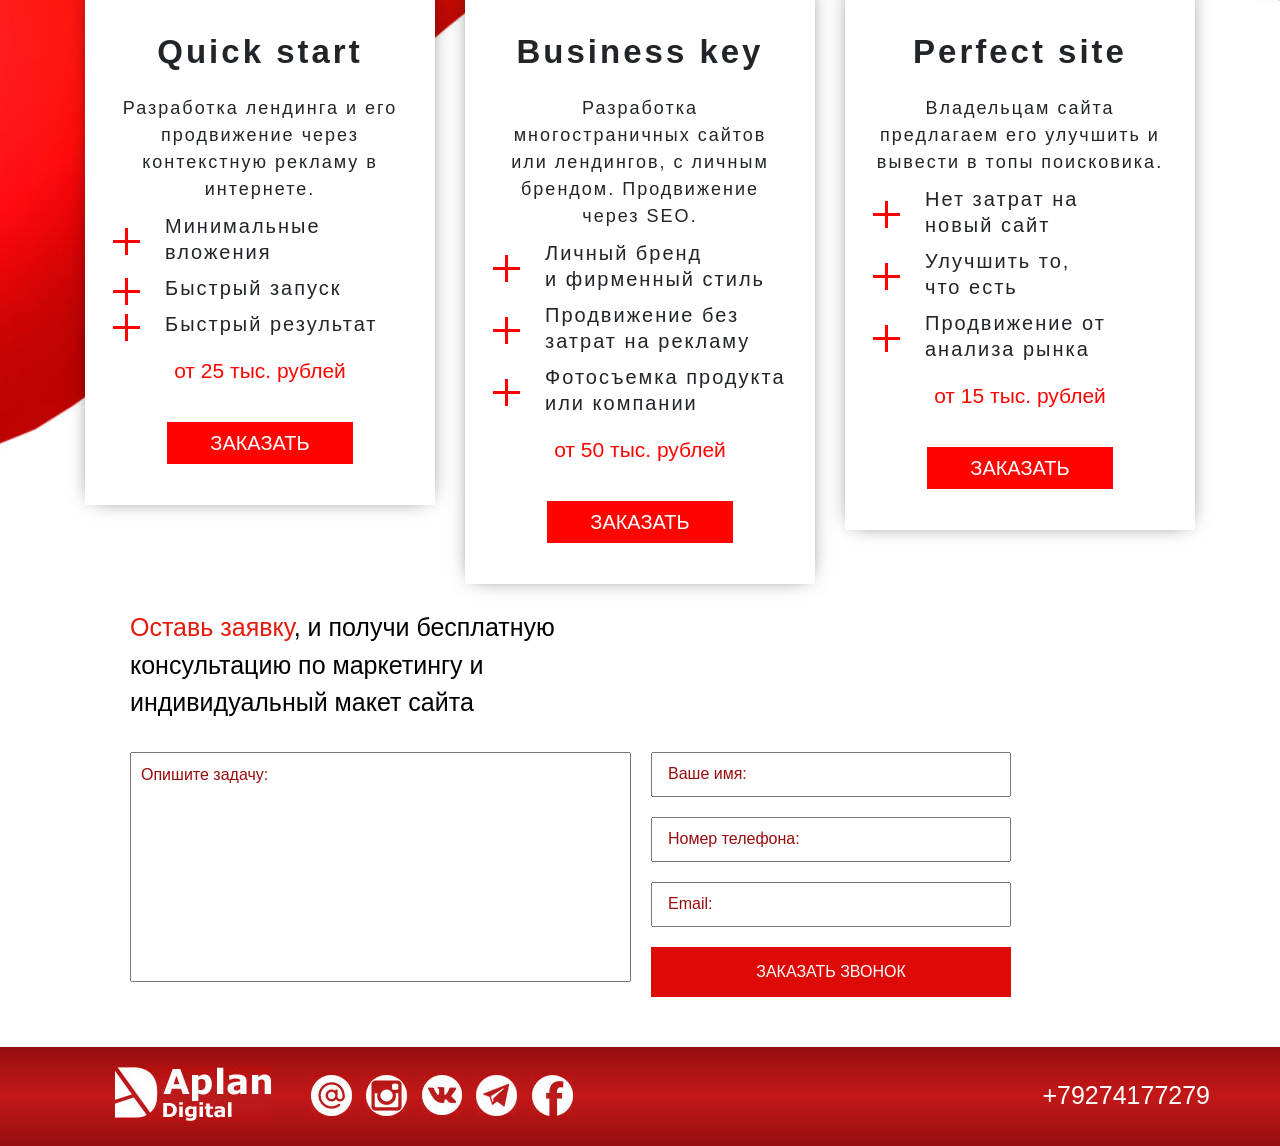
==== commit 5c440fda: "slava site beta" ====
--- a/slavas/index.html
+++ b/slavas/index.html
@@ -123,6 +123,7 @@
                                 Быстрый результат
                             </div>
                         </div>
+                        <div class="price">от 25 тыс. рублей</div>
                         <div class="button">Заказать</div>
                     </div>
                 </div>
@@ -148,6 +149,7 @@
                                     Фотосъемка продукта<br>или компании
                             </div>
                         </div>
+                        <div class="price">от 50 тыс. рублей</div>
                         <div class="button">Заказать</div>
                     </div>
                 </div>
@@ -173,6 +175,7 @@
                                 Продвижение от<br>анализа рынка
                             </div>
                         </div>
+                        <div class="price">от 15 тыс. рублей</div>
                         <div class="button">Заказать</div>
                     </div>
                 </div>
@@ -189,11 +192,12 @@
                         </div>
                         <div class="formwrapper">
                             <form action="javascript:" class="feedbackform">
-                                <textarea name="" id="" cols="50" rows="9" placeholder="Опишите задачу:"></textarea> 
+                                <textarea name="task" class="comp-task-textarea" cols="50" rows="9" placeholder="Опишите задачу:"></textarea> 
                                 <div class="contact-inform">
-                                        <input class="text" type="text" required="" placeholder="Ваше имя:" style="margin-top: 0px;">   
-                                        <input class="text Number" type="text" required="" placeholder="Номер телефона:">
-                                        <input class="text" type="text" required="" placeholder="Email:">
+                                        <input class="text" type="text" name="name" required="" placeholder="Ваше имя:" style="margin-top: 0px;">   
+                                        <input class="text Number" type="text" name="phone" required="" placeholder="Номер телефона:">
+                                        <input class="text" type="text" name="email" required="" placeholder="Email:">
+                                        <textarea name="task" class="mobile-task-textarea" cols="50" rows="9" placeholder="Опишите задачу:"></textarea> 
                                         <button type="submit">Заказать звонок</button>
                                 </div>
                             </form>
--- a/slavas/assets/css/styles.css
+++ b/slavas/assets/css/styles.css
@@ -179,6 +179,11 @@
     color: white;
     font-size: 20px;
     padding: 6px 0px;
+  }
+  .packages .price  {
+    margin-top: 18px;
+    font-size: 21px;
+    color: #ff0400;
   }
 .feedback{
   padding-bottom: 50px;
@@ -272,11 +277,18 @@
   }
   footer .soc-img{
     margin-left: 10px;
+  }  
+  @media (min-width: 992px) {
+    .mobile-task-textarea{
+      display: none;
+    }
+    .comp-task-textarea{
+      display: block;
+    }
   }
   @media (max-width: 992px) {
     header {
-      background-position-x: -666px;
-      /*padding-top:0px;*/
+      background-position-x: 63%;
       background-position-y: -53px;
     }
     header  .mob-text-center{
@@ -336,9 +348,6 @@
     .feedback .wrapper {
       margin-left: 0px;
     }
-    .feedbackform textarea{
-      display: none;
-    }
     .feedback .contact-inform {
       width: 100%;
       text-align: center;
@@ -352,4 +361,34 @@
     .feedback button {
       width: 260px;
     }
+    footer .logo {
+      margin: auto;
+      display: block;
+      float: initial;
+    }
+    footer .wrapper {
+      margin-left: 0px;
+    }
+    footer .social {
+      margin-left: auto;
+      margin-right: auto;
+      margin-top: 20px;
+      float: unset;
+      display: table;
+    }
+    footer .number {
+      margin: auto;
+      width: 168px;
+      margin-top: 15px;
+      float: initial;
+    }
+    .mobile-task-textarea{
+      display: block;
+      width: 260px;
+      margin-top: 20px;
+      margin-left: 1px;
+    }
+    .comp-task-textarea{
+      display: none;
+    }
   }
--- a/slavas/assets/css/Menu.css
+++ b/slavas/assets/css/Menu.css
@@ -115,6 +115,7 @@
     display:block;
   }
   .nav-tabs {
+    left: 15px;
   }
   .menu .menunav {
     float:right;
@@ -123,13 +124,14 @@
     display:none;
     float:initial !important;
   }
-  /*.menu .mobmenu{
-    position: absolute;
-    background-color: #131313;
-    top: 59px;
-    left: 0px;
+  .menu .mobmenu{
+    float: right;
+    position: fixed;
+    background-color: #232323;
+    top: 0px;
+    right: 0px;
     height: 3000px;
-  }  */
+  }  
   .menu .nav-item {
     font-size: 23px;
     text-align: left;
@@ -142,6 +144,7 @@
     padding-left: 0px;
     font-family: Arial;
     font-weight: 900;
+    float: right;
   }
   .menu .logo a {
     margin-top: 0px;
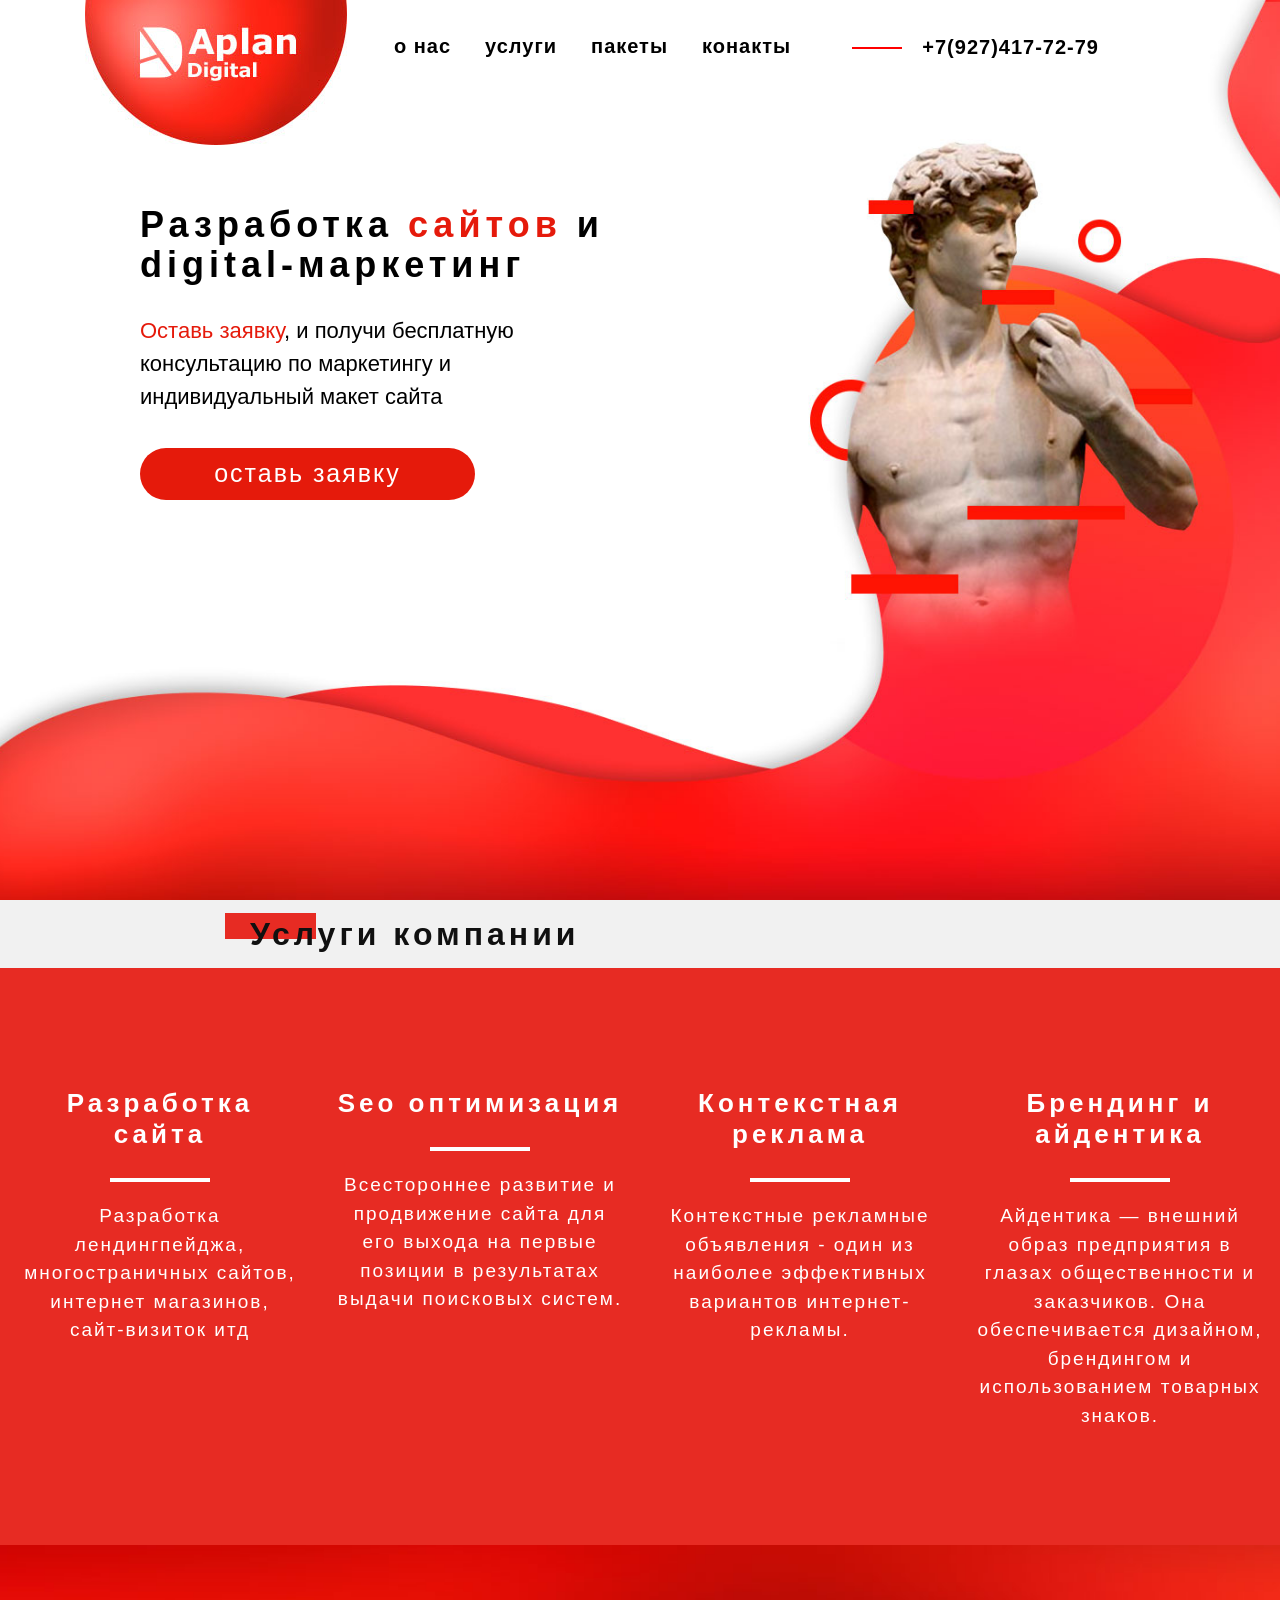
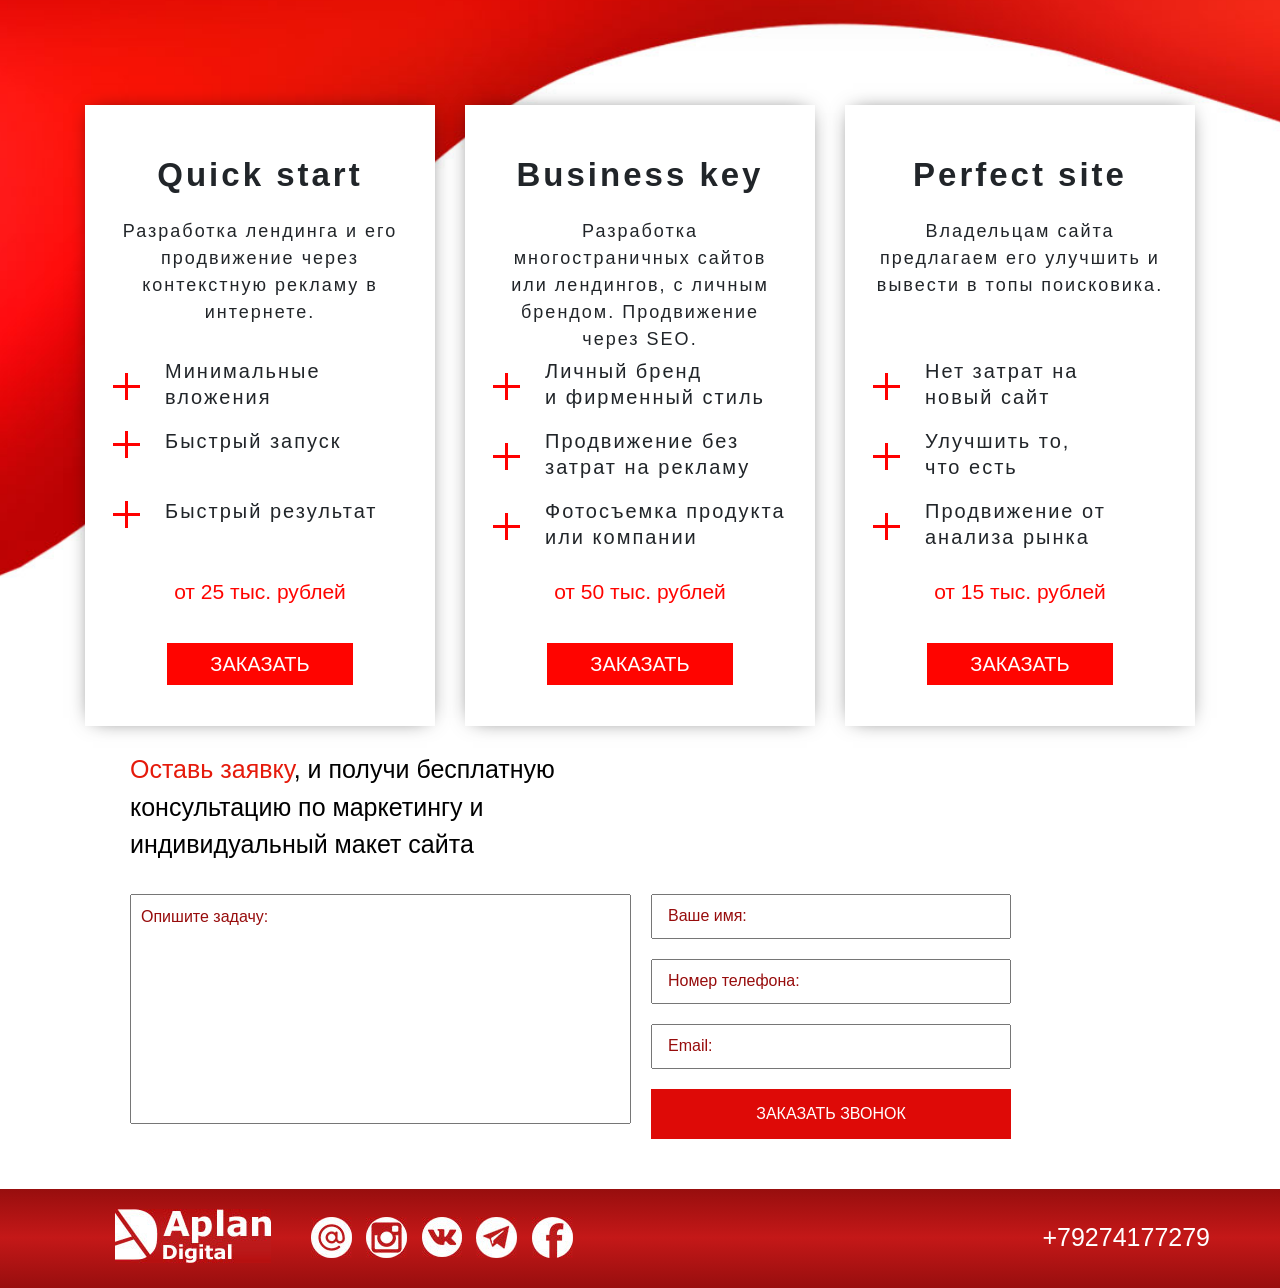
==== commit 839019f0: "test-slavs" ====
--- a/slavas/index.html
+++ b/slavas/index.html
@@ -19,26 +19,27 @@
                     <div class="t2"></div>
                     <div class="t4"></div>
                 </div>
-                <div class="logo float-right mobilelogo">
-                    <a href="/"><span>Альт<span class="letter">C</span>трой</span></a>
+                <div class="logo mobilelogo">
+                    <a href="/"><img src="assets/img/logo-mob.jpg" alt=""></a>
                 </div>
             </div>
             <div class="mobmenu">
                 <a href="/">
                     <img src="assets/img/logo-menu.jpg" class="comp-logo" alt="">
                 </a>
+                <img src="assets/img/close-menu.jpg" class="close-button" alt="">
                 <ul class="nav nav-tabs justify-content-center menunav" >
                     <li class="nav-item">
-                        <a class="nav-link" data=".about">о нас</a>
-                    </li>
-                    <li class="nav-item">
-                        <a class="nav-link" data=".advants">услуги</a>
-                    </li>
-                    <li class="nav-item">
-                        <a class="nav-link" data=".prices">пакеты</a>
-                    </li>
-                    <li class="nav-item">
-                        <a class="nav-link" data=".ourworks">конакты</a>
+                        <a class="nav-link" data="header">о нас</a>
+                    </li>
+                    <li class="nav-item">
+                        <a class="nav-link" data=".service-head">услуги</a>
+                    </li>
+                    <li class="nav-item">
+                        <a class="nav-link" data=".packages">пакеты</a>
+                    </li>
+                    <li class="nav-item">
+                        <a class="nav-link" data=".feedback">конакты</a>
                     </li>
                 </ul>
                 <a class="nav-link number" href="tel:+79274177279" data="#contact">
@@ -51,7 +52,7 @@
     <header>
         <div class="container">
             <div class="row">
-                <div class="col-12 col-md-6 col-xl-7">
+                <div class="col-9 col-md-7 col-xl-7">
                     <div class="mob-text-center">
                         <span class="leavefeedback">Разработка <span class="red">сайтов</span> и<br> digital-маркетинг</span>
                         <div class="text">
@@ -76,22 +77,22 @@
     </section>
     <section class="services">
         <div class="wrapper"> 
-            <div class="peace gray col-xl-3">
+            <div class="peace gray col-lg-3">
                 <h3 class="head">Разработка сайта</h3>
                 <div class="line"></div>
                 <div class="text">Разработка лендингпейджа,<br> многостраничных сайтов,<br> интернет магазинов,<br> сайт-визиток итд</div>
             </div>
-            <div class="peace col-xl-3">
+            <div class="peace col-lg-3">
                 <h3 class="head">Seo оптимизация</h3>
                 <div class="line"></div>
                 <div class="text">Всестороннее развитие и продвижение сайта для его выхода на первые позиции в результатах выдачи поисковых систем. </div>
             </div>
-            <div class="peace gray col-xl-3">
+            <div class="peace gray col-lg-3">
                 <h3 class="head">Контекстная реклама</h3>
                 <div class="line"></div>
                 <div class="text">Контекстные рекламные объявления - один из наиболее эффективных вариантов интернет-рекламы. </div>
             </div>
-            <div class="peace col-xl-3">
+            <div class="peace col-lg-3">
                 <h3 class="head">Брендинг и айдентика</h3>
                 <div class="line"></div>
                 <div class="text">Айдентика — внешний образ предприятия в глазах общественности и заказчиков. Она обеспечивается дизайном, брендингом и использованием товарных знаков.</div>
@@ -101,7 +102,7 @@
     <section class="packages">
         <div class="container">
             <div class="row">
-                <div class="col-xl-4">
+                <div class="col-lg-4">
                     <div class="wrapper">
                         <div class="head">Quick start</div>
                         <div class="text">Разработка лендинга и его продвижение через контекстную рекламу в интернете.</div>
@@ -127,7 +128,7 @@
                         <div class="button">Заказать</div>
                     </div>
                 </div>
-                <div class="col-xl-4">
+                <div class="col-lg-4">
                     <div class="wrapper">
                         <div class="head">Business key</div>
                         <div class="text">Разработка многостраничных сайтов или лендингов, c личным брендом. Продвижение через SEO.</div>
@@ -153,10 +154,10 @@
                         <div class="button">Заказать</div>
                     </div>
                 </div>
-                <div class="col-xl-4">
+                <div class="col-lg-4">
                     <div class="wrapper">
                         <div class="head">Perfect site</div>
-                        <div class="text">Владельцам сайта предлагаем его улучшить и вывести в топы поисковика.</div>
+                        <div class="text">Владельцам сайта предлагаем его улучшить и вывести в топы поисковика.</span></div>
                         <div class="property">
                             <img src="assets/img/plus.png" alt="">
                             <div class="te">
@@ -194,11 +195,11 @@
                             <form action="javascript:" class="feedbackform">
                                 <textarea name="task" class="comp-task-textarea" cols="50" rows="9" placeholder="Опишите задачу:"></textarea> 
                                 <div class="contact-inform">
-                                        <input class="text" type="text" name="name" required="" placeholder="Ваше имя:" style="margin-top: 0px;">   
-                                        <input class="text Number" type="text" name="phone" required="" placeholder="Номер телефона:">
-                                        <input class="text" type="text" name="email" required="" placeholder="Email:">
-                                        <textarea name="task" class="mobile-task-textarea" cols="50" rows="9" placeholder="Опишите задачу:"></textarea> 
-                                        <button type="submit">Заказать звонок</button>
+                                    <input class="text" type="text" name="name" required="" placeholder="Ваше имя:" style="margin-top: 0px;">   
+                                    <input class="text Number" type="text" name="phone" required="" placeholder="Номер телефона:">
+                                    <input class="text" type="text" name="email" required="" placeholder="Email:">
+                                    <textarea name="task" class="mobile-task-textarea" cols="50" rows="9" placeholder="Опишите задачу:"></textarea> 
+                                    <button type="submit">Заказать звонок</button>
                                 </div>
                             </form>
                         </div>
--- a/slavas/assets/css/styles.css
+++ b/slavas/assets/css/styles.css
@@ -5,6 +5,7 @@
     font-family:Arial;
     position:relative;
     padding-top:70px;
+    height: 100vh;
   }
   
   header h1 {
@@ -52,7 +53,7 @@
     text-align: center;
     font-size: 25px;
     padding: 7px 0px;
-    margin-top: 62px;
+    margin-top: 35px;
     cursor: pointer;
     letter-spacing: 2px;
   }
@@ -153,11 +154,18 @@
     margin-top: 18px;
     text-align: center;
     letter-spacing: 2px;
+    height: 130px;
+  }
+  .packages .text span {
+    display: inline-block;
+    vertical-align: middle;
+    line-height: normal;
   }
   .packages .property{
     margin-top: 10px;
     text-align: left;
     letter-spacing: 2px;
+    height: 60px;
   }
   .packages .property img{
     float: left;
@@ -179,6 +187,7 @@
     color: white;
     font-size: 20px;
     padding: 6px 0px;
+    cursor: pointer;
   }
   .packages .price  {
     margin-top: 18px;
@@ -286,14 +295,42 @@
       display: block;
     }
   }
+  @media (min-width: 992px ) and (max-width: 1200px){
+    header .leavefeedback {
+      font-size: 20px;
+    }
+    header .text {
+      font-size: 18px;
+    }
+    .packages .text{
+      font-size: 16px;
+      font-family: arial;
+      margin-top: 18px;
+      text-align: center;
+      letter-spacing: 2px;
+      height: 130px;
+    }
+    .packages .property{
+      margin-top: 10px;
+      text-align: left;
+      letter-spacing: 2px;
+      height: 60px;
+    }
+    .packages .property .te{
+      display: flex;
+      padding-left: 17px;
+      font-size: 17px;
+      line-height: 1.3;
+    }
+  }
   @media (max-width: 992px) {
     header {
       background-position-x: 63%;
-      background-position-y: -53px;
+      height: auto;
     }
     header  .mob-text-center{
-      margin-top: 8px;
-      margin-bottom: 250px;
+      margin-top: 50px;
+      margin-bottom: 150px;
       margin-left: 0px;
     }
     header .leavefeedback {
@@ -310,7 +347,6 @@
     }
     .service-head {
       font-size: 20px;
-      margin-top: -53px;
     }
     .service-head .head {
       margin-left: 0px;
@@ -347,11 +383,14 @@
     }
     .feedback .wrapper {
       margin-left: 0px;
+      display: initial;
     }
     .feedback .contact-inform {
-      width: 100%;
+      width: 300px;
       text-align: center;
-      margin-left: 0px;
+      margin-left: auto;
+      margin-right: auto;
+      float: initial;
     }
     .feedback form .text {
       width: 260px;
--- a/slavas/assets/css/Menu.css
+++ b/slavas/assets/css/Menu.css
@@ -26,30 +26,28 @@
   font-weight: 700;
 }
 .t1 {
-  height:3px;
-  width:21px;
-  background-color:#ff0000;
-  margin-top:14px;
-  margin-right:auto;
+  height: 5px;
+  width: 45px;
+  background-color: #ff0000;
+  margin-top: 5px;
+  margin-right: auto;
   margin-left: 10px;
 }
 .t2 {
-  height:3px;
-  width:30px;
-  background-color:#ff0000;
-  margin-top:5px;
-  margin-left:auto;
-  margin-right:auto;
-  margin-left:auto;
-  margin-right:auto;
+  height: 5px;
+  width: 45px;
+  background-color: #ff0000;
+  margin-top: 6px;
+  margin-right: auto;
+  margin-left: 10px;
 }
 .t4 {
-  height:3px;
-  width:30px;
-  background-color:#ff0000;
-  margin-top:5px;
-  margin-left:auto;
-  margin-right:auto;
+  height: 5px;
+  width: 30px;
+  background-color: #ff0000;
+  margin-top: 6px;
+  margin-right: 0px;
+  margin-left: auto;
 }
 .menu a {
   color:black !important;
@@ -58,7 +56,7 @@
 }
 .menu a:hover {
   border: initial !important;
-  color: #21bcef !important;
+  color: black !important;
 }
 .mobile {
   display:none;
@@ -95,16 +93,35 @@
   margin-top: 15px;
   margin-right: 20px;
 }
+.menu .close-button{
+  display: none;
+}
 @media (min-width: 992px ) and (max-width: 1200px){
   .menu .nav-link{
     padding: .5rem 6px;
   }
+  .menu .line{
+    margin-right: 10px;
+    width: 30px;
+  }
 }
 @media (max-width: 992px) {
+  .menu{
+    position: fixed;
+    background-color: white;
+    padding-bottom: 5px;
+  }
   .menu .comp-logo {
     display:none;
   }
   .menu .number{
+    display: none;
+    margin-right: 0px;
+    font-size: 20px;
+    padding-left: 20px;
+    margin-top: 25px;
+  }
+  .menu .line{
     display: none;
   }
   .menu .mobilelogo{
@@ -117,12 +134,11 @@
   .nav-tabs {
     left: 15px;
   }
-  .menu .menunav {
-    float:right;
-  }
+
   .menu .menunav {
     display:none;
-    float:initial !important;
+    float:right; 
+    margin-top: 85px;
   }
   .menu .mobmenu{
     float: right;
@@ -133,10 +149,13 @@
     height: 3000px;
   }  
   .menu .nav-item {
-    font-size: 23px;
+    font-size: 18px;
     text-align: left;
     padding: 5px 0px;
-    padding-left: 20px;
+    padding-right: 0px;
+    padding-right: 20px;
+  }
+  .menu .nav-link {
     padding-right: 20px;
   }
   .menu a {
@@ -145,8 +164,20 @@
     font-family: Arial;
     font-weight: 900;
     float: right;
+    margin-top: 10px;
   }
   .menu .logo a {
     margin-top: 0px;
   }
+  .menu .close-button{
+    float: right;
+    margin-right: 30px;
+    margin-top: 30px;
+    display: none;
+  }
+  .feedback textarea {
+    float: initial;
+    margin-left: auto;
+    margin-right: auto;
+  }
 }
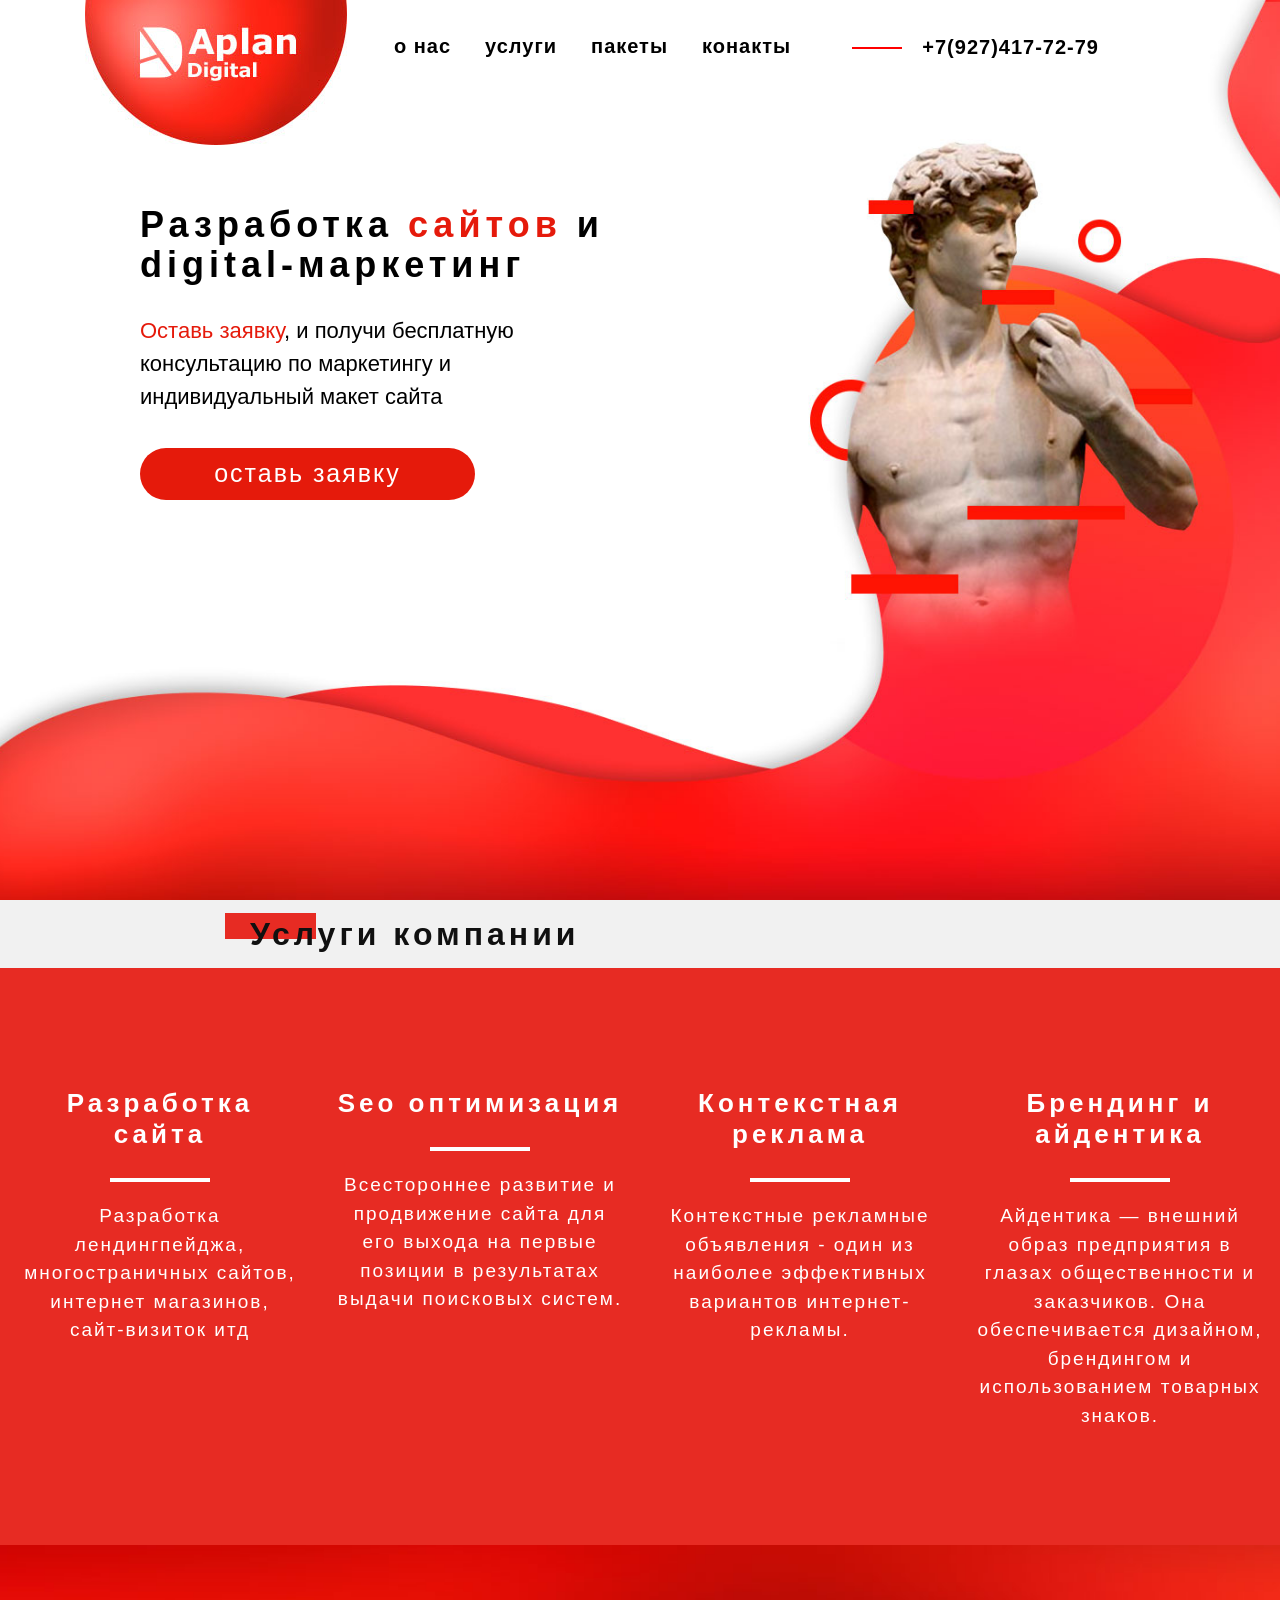
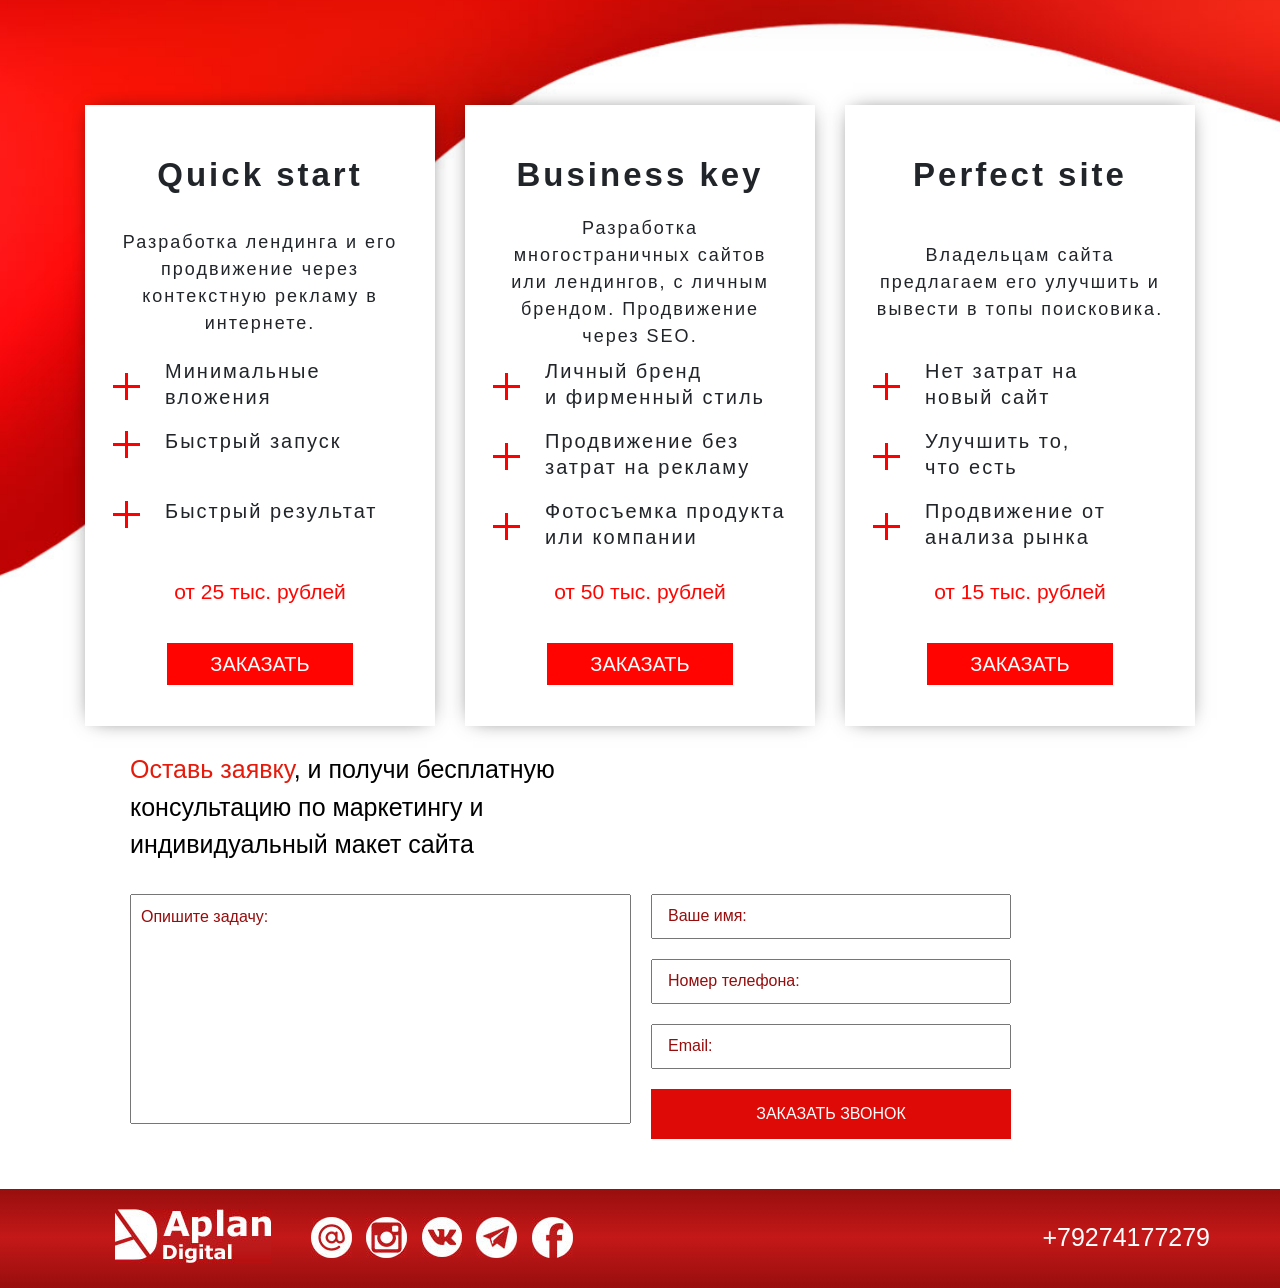
==== commit fc83a6b4: "test-slava-hope-release-3" ====
--- a/slavas/index.html
+++ b/slavas/index.html
@@ -42,10 +42,12 @@
                         <a class="nav-link" data=".feedback">конакты</a>
                     </li>
                 </ul>
-                <a class="nav-link number" href="tel:+79274177279" data="#contact">
-                    <div class="line"></div>
-                    +7(927)417-72-79
-                </a>
+                <div class="number">
+                    <a class="nav-link" href="tel:+79274177279" data="#contact">
+                        <div class="line"></div>
+                        +7(927)417-72-79
+                    </a>
+                </div>
             </div>
         </div>
     </div>  
@@ -157,7 +159,7 @@
                 <div class="col-lg-4">
                     <div class="wrapper">
                         <div class="head">Perfect site</div>
-                        <div class="text">Владельцам сайта предлагаем его улучшить и вывести в топы поисковика.</span></div>
+                        <div class="text"><div class="text-head-center">Владельцам сайта предлагаем его улучшить и вывести в топы поисковика.</div></div>
                         <div class="property">
                             <img src="assets/img/plus.png" alt="">
                             <div class="te">
--- a/slavas/assets/css/styles.css
+++ b/slavas/assets/css/styles.css
@@ -155,6 +155,8 @@
     text-align: center;
     letter-spacing: 2px;
     height: 130px;
+    display: flex;
+    align-items: center;
   }
   .packages .text span {
     display: inline-block;
--- a/slavas/assets/css/Menu.css
+++ b/slavas/assets/css/Menu.css
@@ -115,11 +115,13 @@
     display:none;
   }
   .menu .number{
-    display: none;
-    margin-right: 0px;
+    display: block;
+    margin-right: 10px;
     font-size: 20px;
     padding-left: 20px;
     margin-top: 25px;
+    float: initial;
+    visibility: hidden;
   }
   .menu .line{
     display: none;
@@ -132,13 +134,15 @@
     display:block;
   }
   .nav-tabs {
-    left: 15px;
+    right: 0px;
   }
 
   .menu .menunav {
-    display:none;
+    display:block;
     float:right; 
     margin-top: 85px;
+    margin-bottom: 50px;
+    visibility: hidden;
   }
   .menu .mobmenu{
     float: right;
@@ -147,16 +151,16 @@
     top: 0px;
     right: 0px;
     height: 3000px;
+    visibility: hidden;
   }  
   .menu .nav-item {
     font-size: 18px;
     text-align: left;
     padding: 5px 0px;
     padding-right: 0px;
-    padding-right: 20px;
   }
   .menu .nav-link {
-    padding-right: 20px;
+    padding-right: 0px;
   }
   .menu a {
     color: white !important;
@@ -173,7 +177,8 @@
     float: right;
     margin-right: 30px;
     margin-top: 30px;
-    display: none;
+    display: block;
+    visibility: hidden;
   }
   .feedback textarea {
     float: initial;
